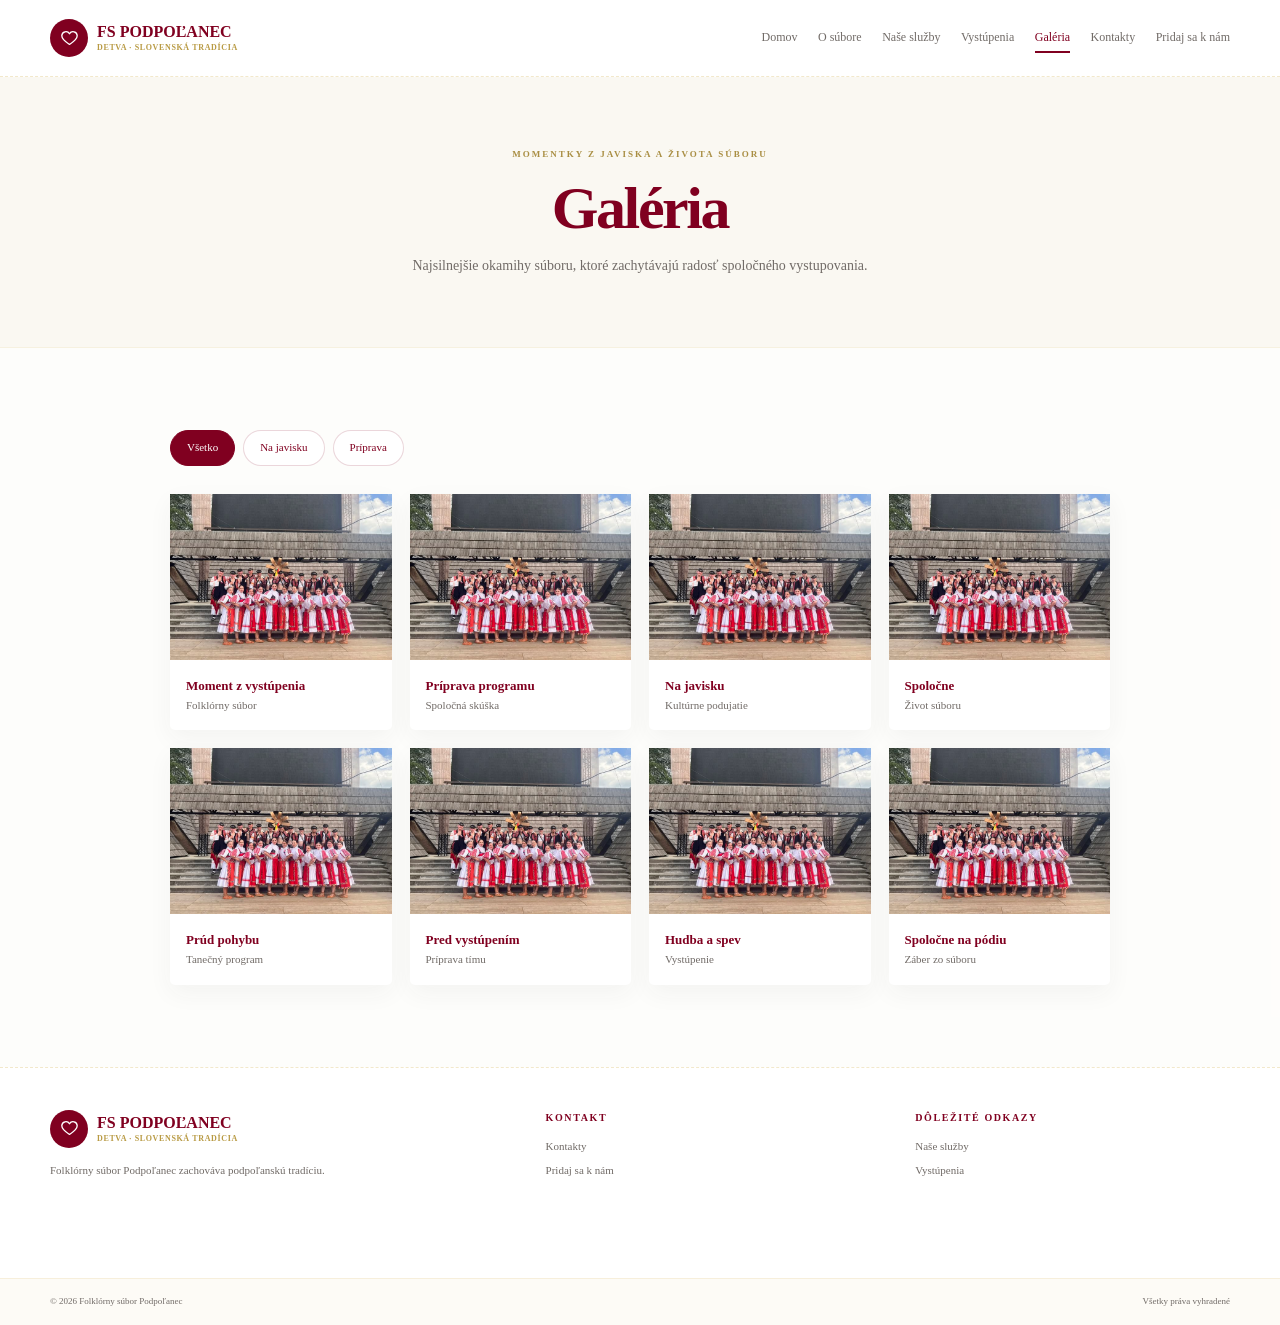
==== galeria.html @ 83f9daf8 "Vytvorene podstránky časť 1." ====
<!doctype html>
<html lang="sk">
  <head>
    <meta charset="utf-8"><meta name="viewport" content="width=device-width, initial-scale=1">
    <title>Galéria | FS Podpoľanec</title>
    <link rel="stylesheet" href="styles.css"><script src="script.js" defer></script>
  </head>
  <body>
    <header class="site-header"><div class="header-inner">
      <a class="brand" href="index.html"><span class="brand-mark" aria-hidden="true"><svg viewBox="0 0 24 24"><path d="M20.8 8.8c0 4.1-8.8 10-8.8 10S3.2 12.9 3.2 8.8a4.7 4.7 0 0 1 8.8-2.2 4.7 4.7 0 0 1 8.8 2.2Z"/></svg></span><span class="brand-copy"><span class="brand-name">FS PODPOĽANEC</span><span class="brand-tagline">DETVA · SLOVENSKÁ TRADÍCIA</span></span></a>
      <button class="menu-toggle" type="button" aria-label="Otvoriť navigáciu" aria-expanded="false" aria-controls="primary-navigation"><span></span><span></span><span></span></button>
      <nav class="primary-navigation" id="primary-navigation" aria-label="Hlavná navigácia"><a class="nav-link" href="index.html">Domov</a><a class="nav-link" href="o-subore.html">O súbore</a><a class="nav-link" href="nase-sluzby.html">Naše služby</a><a class="nav-link" href="vystupenia.html">Vystúpenia</a><a class="nav-link is-current" href="galeria.html" aria-current="page">Galéria</a><a class="nav-link" href="kontakty.html">Kontakty</a><a class="nav-link" href="pridaj-sa-k-nam.html">Pridaj sa k nám</a></nav>
    </div></header>
    <main>
      <section class="page-hero"><div class="narrow-container page-hero-inner" style="grid-template-columns:1fr;text-align:center"><div><p class="page-kicker">Momentky z javiska a života súboru</p><h1 class="page-title" style="font-size:60px">Galéria</h1><p class="page-intro" style="margin:16px auto 0">Najsilnejšie okamihy súboru, ktoré zachytávajú radosť spoločného vystupovania.</p></div></div></section>
      <section class="section section-white"><div class="narrow-container">
        <div class="filter-row"><div class="filter-pills"><button class="filter-pill is-active" type="button" data-filter="vsetko">Všetko</button><button class="filter-pill" type="button" data-filter="javisko">Na javisku</button><button class="filter-pill" type="button" data-filter="proby">Príprava</button></div></div>
        <div class="gallery-grid">
          <figure class="gallery-card" data-category="javisko"><img src="assets/foto%20domov.jpg" alt="Vystúpenie súboru"><figcaption><strong>Moment z vystúpenia</strong>Folklórny súbor</figcaption></figure>
          <figure class="gallery-card" data-category="proby"><img src="assets/foto%20domov.jpg" alt="Príprava programu"><figcaption><strong>Príprava programu</strong>Spoločná skúška</figcaption></figure>
          <figure class="gallery-card" data-category="javisko"><img src="assets/foto%20domov.jpg" alt="Kulturné vystúpenie"><figcaption><strong>Na javisku</strong>Kultúrne podujatie</figcaption></figure>
          <figure class="gallery-card" data-category="javisko"><img src="assets/foto%20domov.jpg" alt="Členovia súboru"><figcaption><strong>Spoločne</strong>Život súboru</figcaption></figure>
          <figure class="gallery-card" data-category="javisko"><img src="assets/foto%20domov.jpg" alt="Tanec"><figcaption><strong>Prúd pohybu</strong>Tanečný program</figcaption></figure>
          <figure class="gallery-card" data-category="proby"><img src="assets/foto%20domov.jpg" alt="Príprava"><figcaption><strong>Pred vystúpením</strong>Príprava tímu</figcaption></figure>
          <figure class="gallery-card" data-category="javisko"><img src="assets/foto%20domov.jpg" alt="Hudobný moment"><figcaption><strong>Hudba a spev</strong>Vystúpenie</figcaption></figure>
          <figure class="gallery-card" data-category="javisko"><img src="assets/foto%20domov.jpg" alt="Spoločný záber"><figcaption><strong>Spoločne na pódiu</strong>Záber zo súboru</figcaption></figure>
        </div>
      </div></section>
    </main>
    <footer class="site-footer"><div class="container footer-inner"><div class="footer-about"><a class="brand" href="index.html"><span class="brand-mark"><svg viewBox="0 0 24 24"><path d="M20.8 8.8c0 4.1-8.8 10-8.8 10S3.2 12.9 3.2 8.8a4.7 4.7 0 0 1 8.8-2.2 4.7 4.7 0 0 1 8.8 2.2Z"/></svg></span><span class="brand-copy"><span class="brand-name">FS PODPOĽANEC</span><span class="brand-tagline">DETVA · SLOVENSKÁ TRADÍCIA</span></span></a><p>Folklórny súbor Podpoľanec zachováva podpoľanskú tradíciu.</p></div><div><h2 class="footer-heading">Kontakt</h2><div class="footer-links"><a href="kontakty.html">Kontakty</a><a href="pridaj-sa-k-nam.html">Pridaj sa k nám</a></div></div><div><h2 class="footer-heading">Dôležité odkazy</h2><div class="footer-links"><a href="nase-sluzby.html">Naše služby</a><a href="vystupenia.html">Vystúpenia</a></div></div></div><div class="footer-bottom"><div class="container footer-bottom-inner"><span>© 2026 Folklórny súbor Podpoľanec</span><span>Všetky práva vyhradené</span></div></div></footer>
  </body>
</html>
---- styles.css ----
:root {
  color-scheme: light;
  --burgundy: #800020;
  --burgundy-dark: #680019;
  --cream: #faf8f2;
  --cream-dark: #f2eadb;
  --gold: #d6b85e;
  --gold-light: #eadba8;
  --white: #fff;
  --text: #383333;
  --muted: #716b67;
  --line: rgba(214, 184, 94, 0.32);
  --shadow: 0 14px 36px rgba(56, 51, 51, 0.09);
  --content: 1180px;
}

* {
  box-sizing: border-box;
}

html {
  scroll-behavior: smooth;
}

body {
  min-width: 320px;
  margin: 0;
  color: var(--text);
  background: var(--cream);
  font-family: Georgia, "Times New Roman", serif;
  line-height: 1.6;
}

img {
  max-width: 100%;
}

a {
  color: inherit;
}

button,
input,
select,
textarea {
  font: inherit;
}

.site-header {
  position: relative;
  z-index: 20;
  border-bottom: 1px dashed var(--line);
  background: var(--white);
}

.header-inner {
  display: flex;
  width: min(calc(100% - 48px), var(--content));
  min-height: 76px;
  align-items: center;
  justify-content: space-between;
  gap: 24px;
  margin-inline: auto;
}

.brand {
  display: inline-flex;
  flex: 0 0 auto;
  align-items: center;
  gap: 9px;
  color: var(--burgundy);
  text-decoration: none;
}

.brand-mark {
  display: grid;
  width: 38px;
  aspect-ratio: 1;
  flex: 0 0 auto;
  place-items: center;
  border-radius: 50%;
  background: var(--burgundy);
}

.brand-mark svg {
  width: 21px;
  fill: none;
  stroke: var(--white);
  stroke-linecap: round;
  stroke-linejoin: round;
  stroke-width: 1.5;
}

.brand-copy {
  display: flex;
  flex-direction: column;
  gap: 2px;
}

.brand-name {
  font-size: 16px;
  font-weight: 700;
  line-height: 1.1;
}

.brand-tagline {
  color: #b89a43;
  font-size: 8px;
  font-weight: 700;
  letter-spacing: 0.08em;
  line-height: 1.2;
}

.primary-navigation {
  display: flex;
  height: 76px;
  align-items: center;
  justify-content: flex-end;
  gap: clamp(12px, 1.6vw, 24px);
}

.nav-link {
  position: relative;
  display: inline-flex;
  min-height: 44px;
  align-items: center;
  color: var(--muted);
  font-size: 12px;
  text-decoration: none;
  white-space: nowrap;
}

.nav-link::after {
  position: absolute;
  right: 0;
  bottom: 7px;
  left: 0;
  height: 2px;
  background: var(--burgundy);
  content: "";
  transform: scaleX(0);
  transition: transform 160ms ease;
}

.nav-link:hover,
.nav-link:focus-visible,
.nav-link.is-current {
  color: var(--burgundy);
}

.nav-link:hover::after,
.nav-link:focus-visible::after,
.nav-link.is-current::after {
  transform: scaleX(1);
}

.menu-toggle {
  display: none;
}

.brand:focus-visible,
.menu-toggle:focus-visible,
.nav-link:focus-visible,
.button:focus-visible,
.card-link:focus-visible,
input:focus-visible,
select:focus-visible,
textarea:focus-visible {
  outline: 2px solid var(--gold);
  outline-offset: 3px;
}

.container {
  width: min(calc(100% - 48px), var(--content));
  margin-inline: auto;
}

.narrow-container {
  width: min(calc(100% - 48px), 940px);
  margin-inline: auto;
}

.hero {
  background: var(--cream);
}

.hero-inner {
  display: grid;
  width: min(calc(100% - 48px), 940px);
  min-height: 520px;
  grid-template-columns: 46% 54%;
  align-items: center;
  margin-inline: auto;
  padding: 74px 0 56px;
}

.hero-copy {
  position: relative;
  z-index: 2;
  padding-right: 16px;
}

.hero-kicker,
.section-kicker,
.page-kicker,
.eyebrow {
  margin: 0 0 18px;
  color: #a98e43;
  font-size: 9px;
  font-weight: 700;
  letter-spacing: 0.22em;
  text-transform: uppercase;
}

.hero-kicker {
  display: flex;
  align-items: center;
  gap: 10px;
}

.hero-kicker span {
  width: 24px;
  height: 1px;
  background: var(--gold);
}

.hero h1,
.page-title {
  margin: 0;
  color: var(--burgundy);
  line-height: 0.98;
  letter-spacing: -0.04em;
}

.hero h1 {
  font-size: clamp(44px, 5vw, 58px);
}

.hero h1 span {
  display: block;
  white-space: nowrap;
}

.hero h1 em {
  font-weight: 400;
}

.hero-intro,
.page-intro {
  color: var(--muted);
  line-height: 1.65;
}

.hero-intro {
  margin: 24px 0 28px;
  font-size: 15px;
}

.hero-actions {
  display: flex;
  align-items: center;
  gap: 12px;
}

.button {
  display: inline-flex;
  min-height: 46px;
  align-items: center;
  justify-content: center;
  gap: 10px;
  border: 1px solid transparent;
  border-radius: 3px;
  padding: 11px 16px;
  font-size: 12px;
  font-weight: 700;
  text-decoration: none;
  transition: 160ms ease;
}

.button-primary {
  background: var(--burgundy);
  color: var(--white);
}

.button-primary:hover {
  background: var(--burgundy-dark);
  transform: translateY(-1px);
}

.button-secondary {
  border-color: rgba(128, 0, 32, 0.18);
  background: var(--white);
  color: var(--burgundy);
}

.button-gold {
  background: var(--gold-light);
  color: var(--burgundy);
}

.hero-media {
  position: relative;
  width: 100%;
  aspect-ratio: 4 / 3;
  background: #d7d7d7;
  box-shadow: var(--shadow);
}

.hero-media img {
  display: block;
  width: 100%;
  height: 100%;
  object-fit: cover;
}

.hero-caption {
  position: absolute;
  bottom: -16px;
  left: -16px;
  width: 180px;
  margin: 0;
  padding: 16px 14px 14px;
  background: var(--burgundy);
  color: var(--white);
  font-size: 11px;
  line-height: 1.45;
}

.hero-caption strong {
  color: var(--gold);
}

.ensembles {
  border-top: 1px solid rgba(214, 184, 94, 0.16);
  background: rgba(255, 255, 255, 0.35);
}

.ensembles-inner {
  display: grid;
  width: min(calc(100% - 48px), 940px);
  min-height: 132px;
  grid-template-columns: 41% 59%;
  align-items: center;
  margin-inline: auto;
  padding: 34px 0;
}

.ensembles h2,
.section-heading h2 {
  margin: 0;
  color: var(--burgundy);
  letter-spacing: -0.03em;
}

.ensembles h2 {
  font-size: 40px;
  line-height: 1;
}

.ensembles-intro {
  margin: 0;
  color: var(--muted);
  font-size: 13px;
  line-height: 1.7;
}

.section {
  padding: 82px 0;
}

.section-white {
  background: rgba(255, 255, 255, 0.72);
}

.section-cream {
  background: var(--cream);
}

.section-heading {
  display: flex;
  align-items: end;
  justify-content: space-between;
  gap: 32px;
  margin-bottom: 36px;
}

.section-heading h2 {
  font-size: clamp(34px, 4vw, 46px);
  line-height: 1.05;
}

.section-heading p {
  max-width: 430px;
  margin: 0;
  color: var(--muted);
  font-size: 13px;
}

.card-grid {
  display: grid;
  grid-template-columns: repeat(4, minmax(0, 1fr));
  gap: 18px;
}

.card {
  overflow: hidden;
  border: 1px solid rgba(56, 51, 51, 0.08);
  border-radius: 5px;
  background: var(--white);
  box-shadow: 0 8px 24px rgba(56, 51, 51, 0.07);
}

.card-image {
  display: block;
  width: 100%;
  height: 190px;
  object-fit: cover;
  background: var(--cream-dark);
}

.card-body {
  padding: 20px;
}

.card-meta,
.card-kicker {
  color: #a98e43;
  font-size: 8px;
  font-weight: 700;
  letter-spacing: 0.16em;
  text-transform: uppercase;
}

.card h3,
.card h4 {
  margin: 7px 0 10px;
  color: var(--burgundy);
  font-size: 19px;
  line-height: 1.15;
}

.card p {
  margin: 0 0 14px;
  color: var(--muted);
  font-size: 12px;
  line-height: 1.65;
}

.card-link {
  color: var(--burgundy);
  font-size: 11px;
  font-weight: 700;
  text-decoration: none;
}

.news-strip {
  border-top: 1px solid rgba(214, 184, 94, 0.2);
  border-bottom: 1px solid rgba(214, 184, 94, 0.2);
  background: var(--white);
}

.news-inner {
  display: grid;
  min-height: 210px;
  grid-template-columns: 1fr 1fr;
  align-items: center;
  gap: 60px;
}

.news-title h2,
.news-feature h3 {
  color: var(--burgundy);
  margin: 0;
}

.news-title h2 {
  font-size: 38px;
}

.news-feature {
  border-left: 2px solid var(--gold);
  padding-left: 28px;
}

.news-feature h3 {
  font-size: 20px;
}

.news-feature p {
  margin: 6px 0 12px;
  color: var(--muted);
  font-size: 12px;
}

.join-banner {
  background: var(--burgundy);
  color: var(--white);
}

.join-inner {
  display: flex;
  min-height: 210px;
  align-items: center;
  justify-content: space-between;
  gap: 40px;
}

.join-banner .eyebrow {
  color: var(--gold);
  margin-bottom: 8px;
}

.join-banner h2 {
  margin: 0 0 10px;
  font-size: 38px;
  line-height: 1.05;
}

.join-banner p {
  max-width: 560px;
  margin: 0;
  color: rgba(255, 255, 255, 0.82);
  font-size: 13px;
}

.join-banner .button {
  flex: 0 0 auto;
  background: var(--gold-light);
  color: var(--burgundy);
}

.page-hero {
  min-height: 270px;
  border-bottom: 1px solid rgba(214, 184, 94, 0.12);
  background: var(--cream);
}

.page-hero-inner {
  display: grid;
  min-height: 270px;
  grid-template-columns: 1fr 1fr;
  align-items: center;
  gap: 60px;
}

.page-hero h1 {
  font-size: clamp(48px, 6vw, 68px);
}

.page-intro {
  max-width: 470px;
  margin: 0;
  font-size: 14px;
}

.split-hero {
  min-height: 390px;
  align-items: center;
}

.split-hero-media {
  position: relative;
  height: 300px;
  margin-left: 20px;
}

.split-hero-media img {
  width: 100%;
  height: 100%;
  object-fit: cover;
}

.split-hero-media::after {
  position: absolute;
  right: -10px;
  bottom: -10px;
  width: 90px;
  height: 3px;
  background: var(--gold);
  content: "";
}

.split-hero-media .vertical-note {
  position: absolute;
  top: 0;
  right: -30px;
  color: var(--burgundy);
  font-size: 7px;
  font-weight: 700;
  letter-spacing: 0.18em;
  writing-mode: vertical-rl;
  text-transform: uppercase;
}

.story-grid {
  display: grid;
  grid-template-columns: 35% 65%;
  gap: 48px;
  align-items: start;
}

.story-grid h2 {
  margin: 0;
  color: var(--burgundy);
  font-size: 38px;
  line-height: 1.1;
}

.story-grid p {
  margin: 0;
  color: var(--muted);
  font-size: 14px;
}

.ensemble-grid {
  display: grid;
  grid-template-columns: repeat(4, minmax(0, 1fr));
  gap: 18px;
}

.icon-row {
  display: flex;
  gap: 14px;
  margin-bottom: 18px;
  color: var(--burgundy);
  font-size: 11px;
  font-weight: 700;
}

.icon-row span {
  color: var(--muted);
  font-weight: 400;
}

.service-list {
  display: grid;
  grid-template-columns: 1fr;
  gap: 16px;
}

.service-row {
  display: grid;
  min-height: 210px;
  grid-template-columns: 38% 62%;
  overflow: hidden;
  border: 1px solid rgba(56, 51, 51, 0.06);
  border-radius: 5px;
  background: var(--white);
  box-shadow: 0 8px 24px rgba(56, 51, 51, 0.04);
}

.service-row:nth-child(even) {
  grid-template-columns: 62% 38%;
}

.service-row:nth-child(even) .service-image {
  grid-column: 2;
  grid-row: 1;
}

.service-row:nth-child(even) .service-copy {
  grid-column: 1;
  grid-row: 1;
}

.service-image {
  width: 100%;
  height: 100%;
  min-height: 210px;
  object-fit: cover;
}

.service-copy {
  display: flex;
  flex-direction: column;
  justify-content: center;
  padding: 32px 38px;
}

.service-copy h2 {
  margin: 4px 0 10px;
  color: var(--burgundy);
  font-size: 26px;
  line-height: 1.1;
}

.service-copy p {
  margin: 0 0 16px;
  color: var(--muted);
  font-size: 12px;
}

.filter-row {
  display: flex;
  align-items: center;
  justify-content: space-between;
  gap: 20px;
  margin-bottom: 28px;
}

.filter-pills {
  display: flex;
  flex-wrap: wrap;
  gap: 8px;
}

.filter-pill {
  border: 1px solid rgba(128, 0, 32, 0.16);
  border-radius: 999px;
  background: var(--white);
  color: var(--burgundy);
  padding: 8px 16px;
  font-size: 11px;
  cursor: pointer;
}

.filter-pill.is-active {
  border-color: var(--burgundy);
  background: var(--burgundy);
  color: var(--white);
}

.gallery-grid,
.performance-grid {
  display: grid;
  grid-template-columns: repeat(4, minmax(0, 1fr));
  gap: 18px;
}

.gallery-card {
  margin: 0;
  border-radius: 5px;
  background: var(--white);
  box-shadow: 0 8px 24px rgba(56, 51, 51, 0.05);
}

.gallery-card img {
  width: 100%;
  aspect-ratio: 4 / 3;
  object-fit: cover;
  display: block;
}

.gallery-card figcaption {
  padding: 16px;
  color: var(--muted);
  font-size: 11px;
}

.gallery-card strong {
  display: block;
  color: var(--burgundy);
  font-size: 13px;
}

.performance-grid {
  grid-template-columns: repeat(3, minmax(0, 1fr));
}

.contact-grid {
  display: grid;
  grid-template-columns: repeat(3, minmax(0, 1fr));
  gap: 20px;
}

.contact-card {
  min-height: 220px;
  border: 1px solid var(--line);
  border-radius: 5px;
  background: var(--white);
  padding: 28px;
  box-shadow: 0 8px 24px rgba(56, 51, 51, 0.04);
}

.contact-card h2 {
  margin: 8px 0 12px;
  color: var(--burgundy);
  font-size: 20px;
}

.contact-card p {
  min-height: 42px;
  color: var(--muted);
  font-size: 12px;
}

.contact-card a {
  color: var(--burgundy);
  font-size: 11px;
  font-weight: 700;
  text-decoration: none;
}

.contact-banner {
  display: grid;
  grid-template-columns: 1fr 1fr;
  gap: 40px;
  align-items: center;
  border-top: 1px dashed var(--line);
  padding: 38px 0;
}

.contact-banner h2 {
  margin: 0;
  color: var(--burgundy);
  font-size: 38px;
}

.contact-values {
  display: grid;
  grid-template-columns: repeat(2, minmax(0, 1fr));
  gap: 18px;
}

.contact-values strong {
  display: block;
  color: #a98e43;
  font-size: 9px;
  letter-spacing: 0.12em;
  text-transform: uppercase;
}

.contact-values span {
  color: var(--muted);
  font-size: 13px;
}

.join-page-grid {
  display: grid;
  grid-template-columns: 42% 58%;
  gap: 56px;
  align-items: start;
}

.join-benefits {
  margin: 28px 0 0;
  padding: 0;
  list-style: none;
}

.join-benefits li {
  position: relative;
  margin: 11px 0;
  padding-left: 22px;
  color: var(--muted);
  font-size: 13px;
}

.join-benefits li::before {
  position: absolute;
  left: 0;
  color: var(--burgundy);
  content: "✓";
  font-weight: 700;
}

.form-card {
  border: 1px solid var(--line);
  border-radius: 6px;
  background: var(--white);
  box-shadow: var(--shadow);
  padding: 38px;
}

.form-card h2 {
  margin: 4px 0 8px;
  color: var(--burgundy);
  font-size: 32px;
  line-height: 1;
}

.form-card > p {
  margin: 0 0 24px;
  color: var(--muted);
  font-size: 12px;
}

.form-grid {
  display: grid;
  grid-template-columns: 1fr 1fr;
  gap: 16px;
  border-top: 1px solid rgba(214, 184, 94, 0.22);
  padding-top: 24px;
}

.field {
  display: flex;
  flex-direction: column;
  gap: 7px;
}

.field-full {
  grid-column: 1 / -1;
}

.field label {
  color: var(--burgundy);
  font-size: 11px;
  font-weight: 700;
}

.field input,
.field select,
.field textarea {
  width: 100%;
  border: 1px solid rgba(56, 51, 51, 0.16);
  border-radius: 3px;
  background: var(--white);
  color: var(--text);
  padding: 12px 13px;
  outline: none;
}

.field textarea {
  min-height: 110px;
  resize: vertical;
}

.form-actions {
  display: flex;
  grid-column: 1 / -1;
  align-items: center;
  justify-content: space-between;
  gap: 16px;
  border-top: 1px solid rgba(214, 184, 94, 0.18);
  margin-top: 4px;
  padding-top: 18px;
}

.form-actions small {
  color: var(--muted);
  font-size: 9px;
}

.site-footer {
  background: var(--white);
  border-top: 1px dashed rgba(214, 184, 94, 0.32);
}

.footer-inner {
  display: grid;
  min-height: 210px;
  grid-template-columns: 1.4fr 1fr 1fr;
  align-items: start;
  gap: 55px;
  padding: 42px 0 32px;
}

.footer-about p {
  max-width: 330px;
  margin: 14px 0 0;
  color: var(--muted);
  font-size: 11px;
}

.footer-heading {
  margin: 0 0 12px;
  color: var(--burgundy);
  font-size: 10px;
  letter-spacing: 0.16em;
  text-transform: uppercase;
}

.footer-links {
  display: flex;
  flex-direction: column;
  gap: 7px;
}

.footer-links a {
  color: var(--muted);
  font-size: 11px;
  text-decoration: none;
}

.footer-links a:hover {
  color: var(--burgundy);
}

.footer-quote {
  color: var(--burgundy);
  font-size: 17px;
  font-style: italic;
  line-height: 1.5;
}

.footer-bottom {
  border-top: 1px solid rgba(214, 184, 94, 0.18);
  background: #fdfbf6;
}

.footer-bottom-inner {
  display: flex;
  min-height: 46px;
  align-items: center;
  justify-content: space-between;
  color: var(--muted);
  font-size: 9px;
}

[hidden] {
  display: none !important;
}

@media (max-width: 980px) {
  .header-inner {
    width: min(calc(100% - 32px), var(--content));
  }

  .primary-navigation {
    gap: 10px;
  }

  .nav-link {
    font-size: 11px;
  }

  .card-grid,
  .ensemble-grid,
  .gallery-grid {
    grid-template-columns: repeat(2, minmax(0, 1fr));
  }

  .performance-grid {
    grid-template-columns: repeat(2, minmax(0, 1fr));
  }
}

@media (max-width: 760px) {
  .header-inner {
    min-height: 70px;
  }

  .brand-name {
    font-size: 14px;
  }

  .menu-toggle {
    display: flex;
    width: 44px;
    height: 44px;
    flex-direction: column;
    align-items: center;
    justify-content: center;
    gap: 5px;
    border: 1px solid rgba(128, 0, 32, 0.2);
    border-radius: 3px;
    background: var(--white);
    cursor: pointer;
  }

  .menu-toggle span {
    width: 18px;
    height: 2px;
    background: var(--burgundy);
  }

  .primary-navigation {
    position: absolute;
    top: 100%;
    right: 0;
    left: 0;
    display: none;
    height: auto;
    align-items: stretch;
    flex-direction: column;
    gap: 0;
    padding: 8px 16px 16px;
    border-bottom: 1px solid var(--line);
    background: var(--white);
    box-shadow: 0 12px 18px rgba(56, 51, 51, 0.08);
  }

  .primary-navigation.is-open {
    display: flex;
  }

  .nav-link {
    min-height: 46px;
    border-bottom: 1px solid rgba(214, 184, 94, 0.18);
    font-size: 14px;
  }

  .nav-link::after {
    right: auto;
    bottom: 5px;
    width: 32px;
  }

  .container,
  .narrow-container,
  .ensembles-inner,
  .hero-inner {
    width: min(calc(100% - 32px), 540px);
  }

  .hero-inner,
  .page-hero-inner,
  .story-grid,
  .join-page-grid,
  .contact-banner {
    grid-template-columns: 1fr;
  }

  .hero-inner {
    min-height: 0;
    gap: 36px;
    padding: 48px 0 54px;
  }

  .hero h1 {
    font-size: clamp(38px, 11vw, 48px);
  }

  .hero-actions {
    align-items: stretch;
    flex-direction: column;
  }

  .button {
    width: 100%;
  }

  .hero-caption {
    left: 10px;
  }

  .ensembles-inner {
    min-height: 0;
    grid-template-columns: 1fr;
    gap: 18px;
  }

  .ensembles h2 {
    font-size: 34px;
  }

  .section {
    padding: 58px 0;
  }

  .section-heading,
  .join-inner,
  .filter-row {
    align-items: stretch;
    flex-direction: column;
  }

  .section-heading {
    display: flex;
  }

  .card-grid,
  .ensemble-grid,
  .gallery-grid,
  .performance-grid,
  .contact-grid,
  .footer-inner,
  .news-inner,
  .contact-values,
  .join-page-grid {
    grid-template-columns: 1fr;
  }

  .news-inner {
    gap: 28px;
    padding: 38px 0;
  }

  .join-inner {
    display: flex;
    min-height: 260px;
  }

  .join-banner h2 {
    font-size: 32px;
  }

  .page-hero,
  .page-hero-inner {
    min-height: 220px;
  }

  .page-hero-inner {
    gap: 24px;
    padding: 42px 0;
  }

  .page-hero h1 {
    font-size: 48px;
  }

  .split-hero {
    min-height: 0;
  }

  .split-hero-media {
    height: 260px;
    margin: 10px 20px 20px 0;
  }

  .split-hero-media .vertical-note {
    display: none;
  }

  .story-grid {
    gap: 18px;
  }

  .icon-row {
    flex-wrap: wrap;
  }

  .service-row,
  .service-row:nth-child(even) {
    grid-template-columns: 1fr;
  }

  .service-row:nth-child(even) .service-image,
  .service-row:nth-child(even) .service-copy {
    grid-column: 1;
  }

  .service-row:nth-child(even) .service-image {
    grid-row: 1;
  }

  .service-row:nth-child(even) .service-copy {
    grid-row: 2;
  }

  .service-copy {
    padding: 28px 24px;
  }

  .contact-grid {
    gap: 14px;
  }

  .contact-banner {
    gap: 24px;
  }

  .join-page-grid {
    gap: 36px;
  }

  .form-card {
    padding: 24px 18px;
  }

  .form-grid {
    grid-template-columns: 1fr;
  }

  .field-full,
  .form-actions {
    grid-column: 1;
  }

  .form-actions {
    align-items: stretch;
    flex-direction: column;
  }

  .footer-inner {
    gap: 28px;
  }

  .footer-bottom-inner {
    min-height: 64px;
    align-items: flex-start;
    flex-direction: column;
    justify-content: center;
  }
}

@media (prefers-reduced-motion: reduce) {
  html {
    scroll-behavior: auto;
  }

  *,
  *::before,
  *::after {
    transition-duration: 0.01ms !important;
  }
}
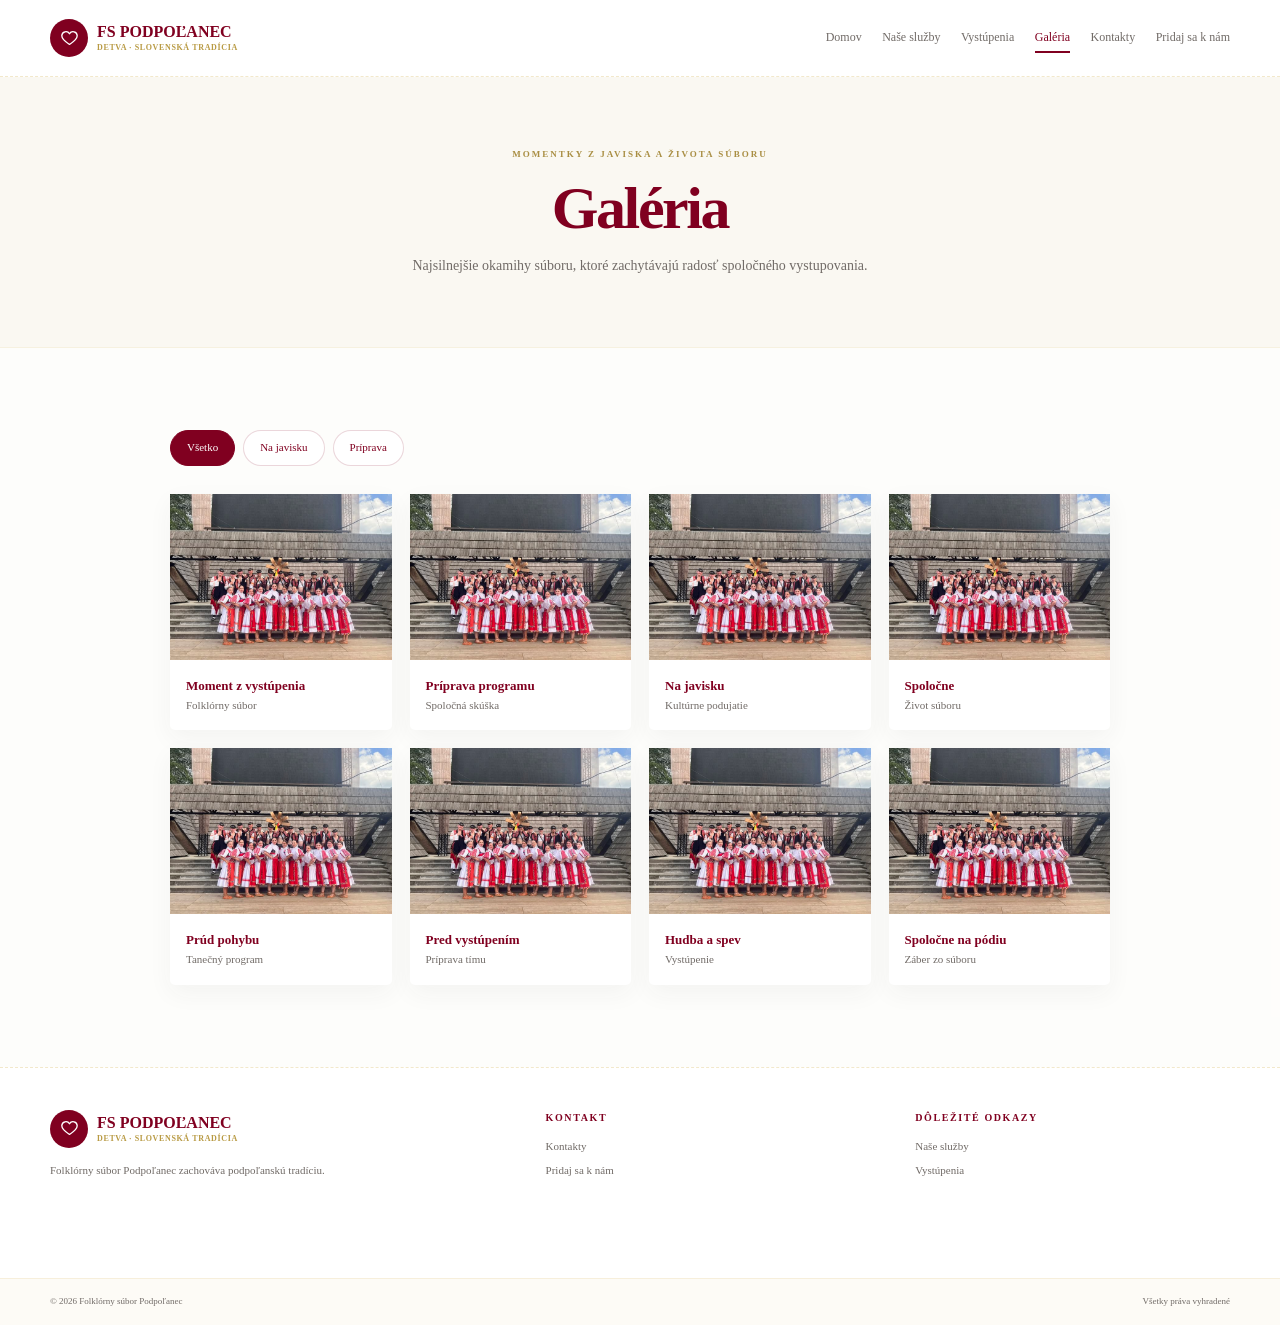
==== commit 371259ec: "takmer dokončená stránka domov" ====
--- a/galeria.html
+++ b/galeria.html
@@ -9,7 +9,7 @@
     <header class="site-header"><div class="header-inner">
       <a class="brand" href="index.html"><span class="brand-mark" aria-hidden="true"><svg viewBox="0 0 24 24"><path d="M20.8 8.8c0 4.1-8.8 10-8.8 10S3.2 12.9 3.2 8.8a4.7 4.7 0 0 1 8.8-2.2 4.7 4.7 0 0 1 8.8 2.2Z"/></svg></span><span class="brand-copy"><span class="brand-name">FS PODPOĽANEC</span><span class="brand-tagline">DETVA · SLOVENSKÁ TRADÍCIA</span></span></a>
       <button class="menu-toggle" type="button" aria-label="Otvoriť navigáciu" aria-expanded="false" aria-controls="primary-navigation"><span></span><span></span><span></span></button>
-      <nav class="primary-navigation" id="primary-navigation" aria-label="Hlavná navigácia"><a class="nav-link" href="index.html">Domov</a><a class="nav-link" href="o-subore.html">O súbore</a><a class="nav-link" href="nase-sluzby.html">Naše služby</a><a class="nav-link" href="vystupenia.html">Vystúpenia</a><a class="nav-link is-current" href="galeria.html" aria-current="page">Galéria</a><a class="nav-link" href="kontakty.html">Kontakty</a><a class="nav-link" href="pridaj-sa-k-nam.html">Pridaj sa k nám</a></nav>
+      <nav class="primary-navigation" id="primary-navigation" aria-label="Hlavná navigácia"><a class="nav-link" href="index.html">Domov</a><a class="nav-link" href="nase-sluzby.html">Naše služby</a><a class="nav-link" href="vystupenia.html">Vystúpenia</a><a class="nav-link is-current" href="galeria.html" aria-current="page">Galéria</a><a class="nav-link" href="kontakty.html">Kontakty</a><a class="nav-link" href="pridaj-sa-k-nam.html">Pridaj sa k nám</a></nav>
     </div></header>
     <main>
       <section class="page-hero"><div class="narrow-container page-hero-inner" style="grid-template-columns:1fr;text-align:center"><div><p class="page-kicker">Momentky z javiska a života súboru</p><h1 class="page-title" style="font-size:60px">Galéria</h1><p class="page-intro" style="margin:16px auto 0">Najsilnejšie okamihy súboru, ktoré zachytávajú radosť spoločného vystupovania.</p></div></div></section>
--- a/styles.css
+++ b/styles.css
@@ -188,7 +188,8 @@
   display: grid;
   width: min(calc(100% - 48px), 940px);
   min-height: 520px;
-  grid-template-columns: 46% 54%;
+  grid-template-columns: minmax(0, 48fr) minmax(0, 52fr);
+  column-gap: 40px;
   align-items: center;
   margin-inline: auto;
   padding: 74px 0 56px;
@@ -197,7 +198,7 @@
 .hero-copy {
   position: relative;
   z-index: 2;
-  padding-right: 16px;
+  padding-right: 8px;
 }
 
 .hero-kicker,
@@ -233,7 +234,7 @@
 }
 
 .hero h1 {
-  font-size: clamp(44px, 5vw, 58px);
+  font-size: clamp(44px, 5vw, 54px);
 }
 
 .hero h1 span {
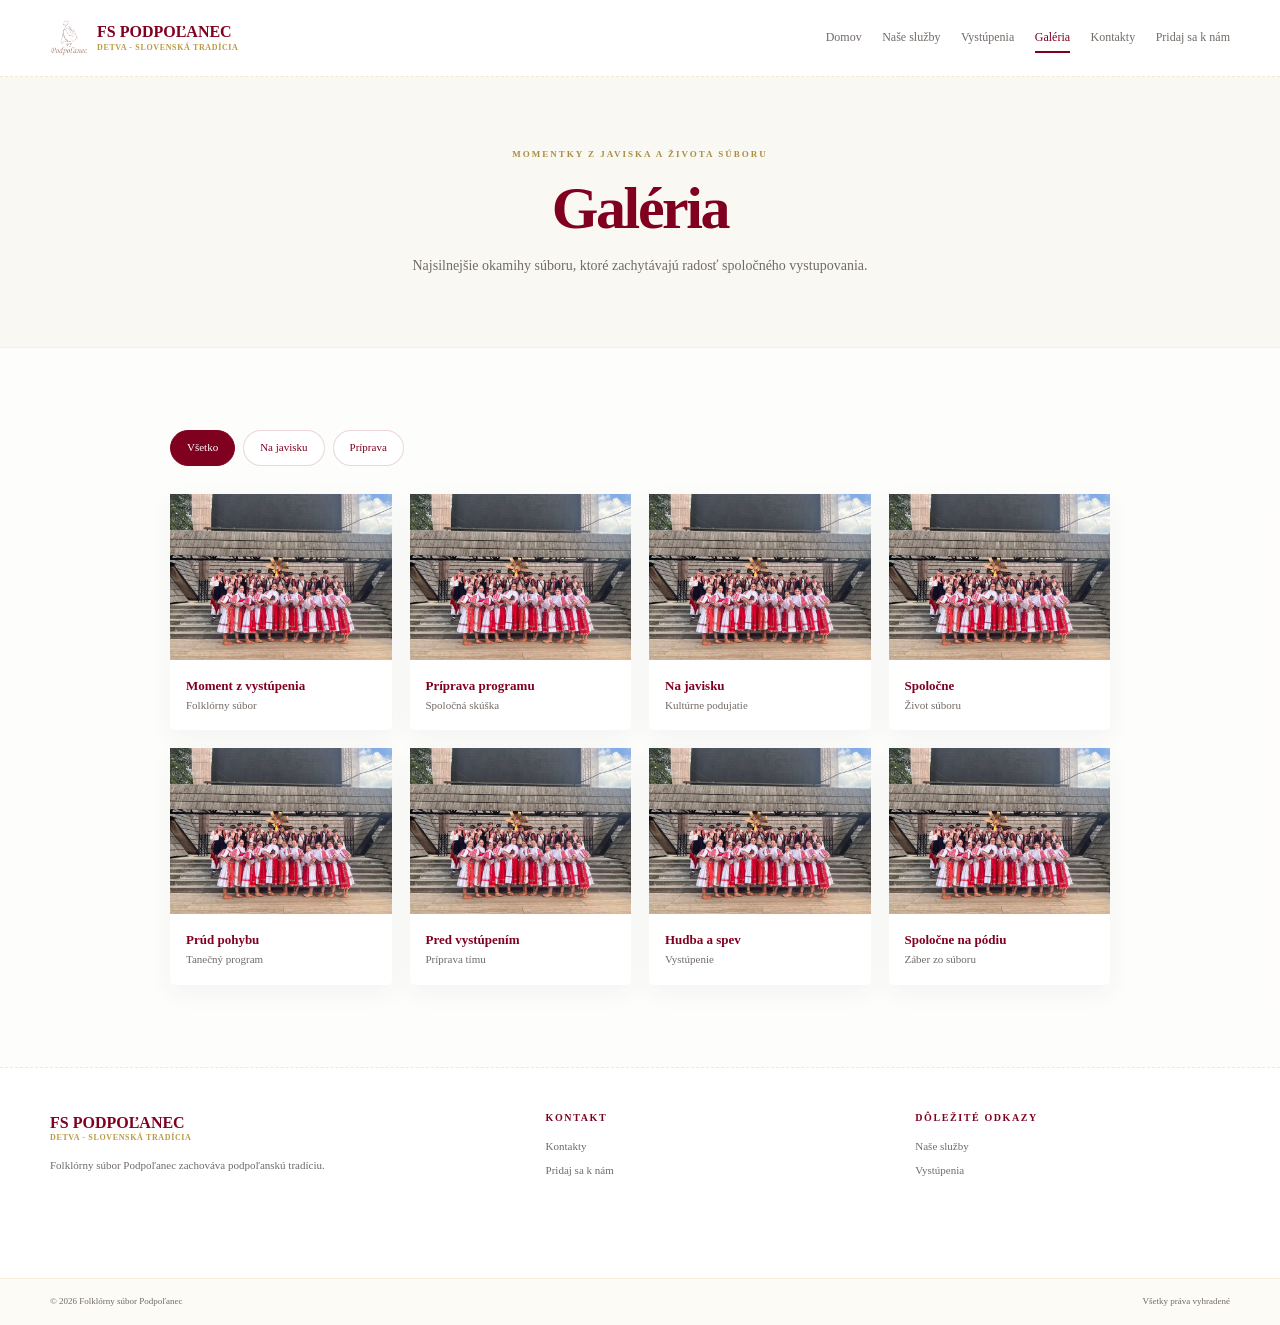
==== commit ab04cbe1: "upravená stránka domovna hodine 23.11." ====
--- a/galeria.html
+++ b/galeria.html
@@ -6,11 +6,23 @@
     <link rel="stylesheet" href="styles.css"><script src="script.js" defer></script>
   </head>
   <body>
-    <header class="site-header"><div class="header-inner">
-      <a class="brand" href="index.html"><span class="brand-mark" aria-hidden="true"><svg viewBox="0 0 24 24"><path d="M20.8 8.8c0 4.1-8.8 10-8.8 10S3.2 12.9 3.2 8.8a4.7 4.7 0 0 1 8.8-2.2 4.7 4.7 0 0 1 8.8 2.2Z"/></svg></span><span class="brand-copy"><span class="brand-name">FS PODPOĽANEC</span><span class="brand-tagline">DETVA · SLOVENSKÁ TRADÍCIA</span></span></a>
-      <button class="menu-toggle" type="button" aria-label="Otvoriť navigáciu" aria-expanded="false" aria-controls="primary-navigation"><span></span><span></span><span></span></button>
-      <nav class="primary-navigation" id="primary-navigation" aria-label="Hlavná navigácia"><a class="nav-link" href="index.html">Domov</a><a class="nav-link" href="nase-sluzby.html">Naše služby</a><a class="nav-link" href="vystupenia.html">Vystúpenia</a><a class="nav-link is-current" href="galeria.html" aria-current="page">Galéria</a><a class="nav-link" href="kontakty.html">Kontakty</a><a class="nav-link" href="pridaj-sa-k-nam.html">Pridaj sa k nám</a></nav>
-    </div></header>
+    <header class="site-header">
+      <div class="header-inner">
+        <a class="brand" href="index.html" aria-label="Folklórny súbor Podpoľanec, domov">
+          <img class="brand-logo" src="assets/logo_podpolanec_nalepka.png?v=6" alt="FS Podpoľanec" width="38" height="38" style="display:block;width:38px!important;height:38px!important;max-width:38px!important;max-height:38px!important;object-fit:contain;border:0;border-radius:0;">
+          <span class="brand-copy"><span class="brand-name">FS PODPOĽANEC</span><span class="brand-tagline">DETVA - SLOVENSKÁ TRADÍCIA</span></span>
+        </a>
+        <button class="menu-toggle" type="button" aria-label="Otvoriť navigáciu" aria-expanded="false" aria-controls="primary-navigation"><span></span><span></span><span></span></button>
+        <nav class="primary-navigation" id="primary-navigation" aria-label="Hlavná navigácia">
+          <a class="nav-link" href="index.html">Domov</a>
+          <a class="nav-link" href="nase-sluzby.html">Naše služby</a>
+          <a class="nav-link" href="vystupenia.html">Vystúpenia</a>
+          <a class="nav-link is-current" href="galeria.html" aria-current="page">Galéria</a>
+          <a class="nav-link" href="kontakty.html">Kontakty</a>
+          <a class="nav-link" href="pridaj-sa-k-nam.html">Pridaj sa k nám</a>
+        </nav>
+      </div>
+    </header>
     <main>
       <section class="page-hero"><div class="narrow-container page-hero-inner" style="grid-template-columns:1fr;text-align:center"><div><p class="page-kicker">Momentky z javiska a života súboru</p><h1 class="page-title" style="font-size:60px">Galéria</h1><p class="page-intro" style="margin:16px auto 0">Najsilnejšie okamihy súboru, ktoré zachytávajú radosť spoločného vystupovania.</p></div></div></section>
       <section class="section section-white"><div class="narrow-container">
@@ -27,6 +39,6 @@
         </div>
       </div></section>
     </main>
-    <footer class="site-footer"><div class="container footer-inner"><div class="footer-about"><a class="brand" href="index.html"><span class="brand-mark"><svg viewBox="0 0 24 24"><path d="M20.8 8.8c0 4.1-8.8 10-8.8 10S3.2 12.9 3.2 8.8a4.7 4.7 0 0 1 8.8-2.2 4.7 4.7 0 0 1 8.8 2.2Z"/></svg></span><span class="brand-copy"><span class="brand-name">FS PODPOĽANEC</span><span class="brand-tagline">DETVA · SLOVENSKÁ TRADÍCIA</span></span></a><p>Folklórny súbor Podpoľanec zachováva podpoľanskú tradíciu.</p></div><div><h2 class="footer-heading">Kontakt</h2><div class="footer-links"><a href="kontakty.html">Kontakty</a><a href="pridaj-sa-k-nam.html">Pridaj sa k nám</a></div></div><div><h2 class="footer-heading">Dôležité odkazy</h2><div class="footer-links"><a href="nase-sluzby.html">Naše služby</a><a href="vystupenia.html">Vystúpenia</a></div></div></div><div class="footer-bottom"><div class="container footer-bottom-inner"><span>© 2026 Folklórny súbor Podpoľanec</span><span>Všetky práva vyhradené</span></div></div></footer>
+    <footer class="site-footer"><div class="container footer-inner"><div class="footer-about"><a class="brand" href="index.html"><span class="brand-copy"><span class="brand-name">FS PODPOĽANEC</span><span class="brand-tagline">DETVA - SLOVENSKÁ TRADÍCIA</span></span></a><p>Folklórny súbor Podpoľanec zachováva podpoľanskú tradíciu.</p></div><div><h2 class="footer-heading">Kontakt</h2><div class="footer-links"><a href="kontakty.html">Kontakty</a><a href="pridaj-sa-k-nam.html">Pridaj sa k nám</a></div></div><div><h2 class="footer-heading">Dôležité odkazy</h2><div class="footer-links"><a href="nase-sluzby.html">Naše služby</a><a href="vystupenia.html">Vystúpenia</a></div></div></div><div class="footer-bottom"><div class="container footer-bottom-inner"><span>© 2026 Folklórny súbor Podpoľanec</span><span>Všetky práva vyhradené</span></div></div></footer>
   </body>
 </html>
--- a/styles.css
+++ b/styles.css
@@ -72,24 +72,19 @@
   text-decoration: none;
 }
 
-.brand-mark {
-  display: grid;
-  width: 38px;
-  aspect-ratio: 1;
-  flex: 0 0 auto;
-  place-items: center;
-  border-radius: 50%;
-  background: var(--burgundy);
-}
-
-.brand-mark svg {
-  width: 21px;
-  fill: none;
-  stroke: var(--white);
-  stroke-linecap: round;
-  stroke-linejoin: round;
-  stroke-width: 1.5;
-}
+.site-header .brand-logo {
+  display: block !important;
+  width: 38px !important;
+  max-width: 38px !important;
+  height: 38px !important;
+  max-height: 38px !important;
+  flex: 0 0 38px !important;
+  border: 0;
+  border-radius: 0;
+  background: transparent;
+  object-fit: contain;
+}
+
 
 .brand-copy {
   display: flex;
@@ -1032,8 +1027,28 @@
     min-height: 70px;
   }
 
+  .site-header .brand-logo {
+    width: 38px !important;
+    max-width: 38px !important;
+    height: 38px !important;
+    max-height: 38px !important;
+    flex-basis: 38px !important;
+  }
+
+  .header-inner {
+    gap: 12px;
+  }
+
+  .brand {
+    gap: 7px;
+  }
+
   .brand-name {
-    font-size: 14px;
+    font-size: 13px;
+  }
+
+  .brand-tagline {
+    font-size: 7px;
   }
 
   .menu-toggle {
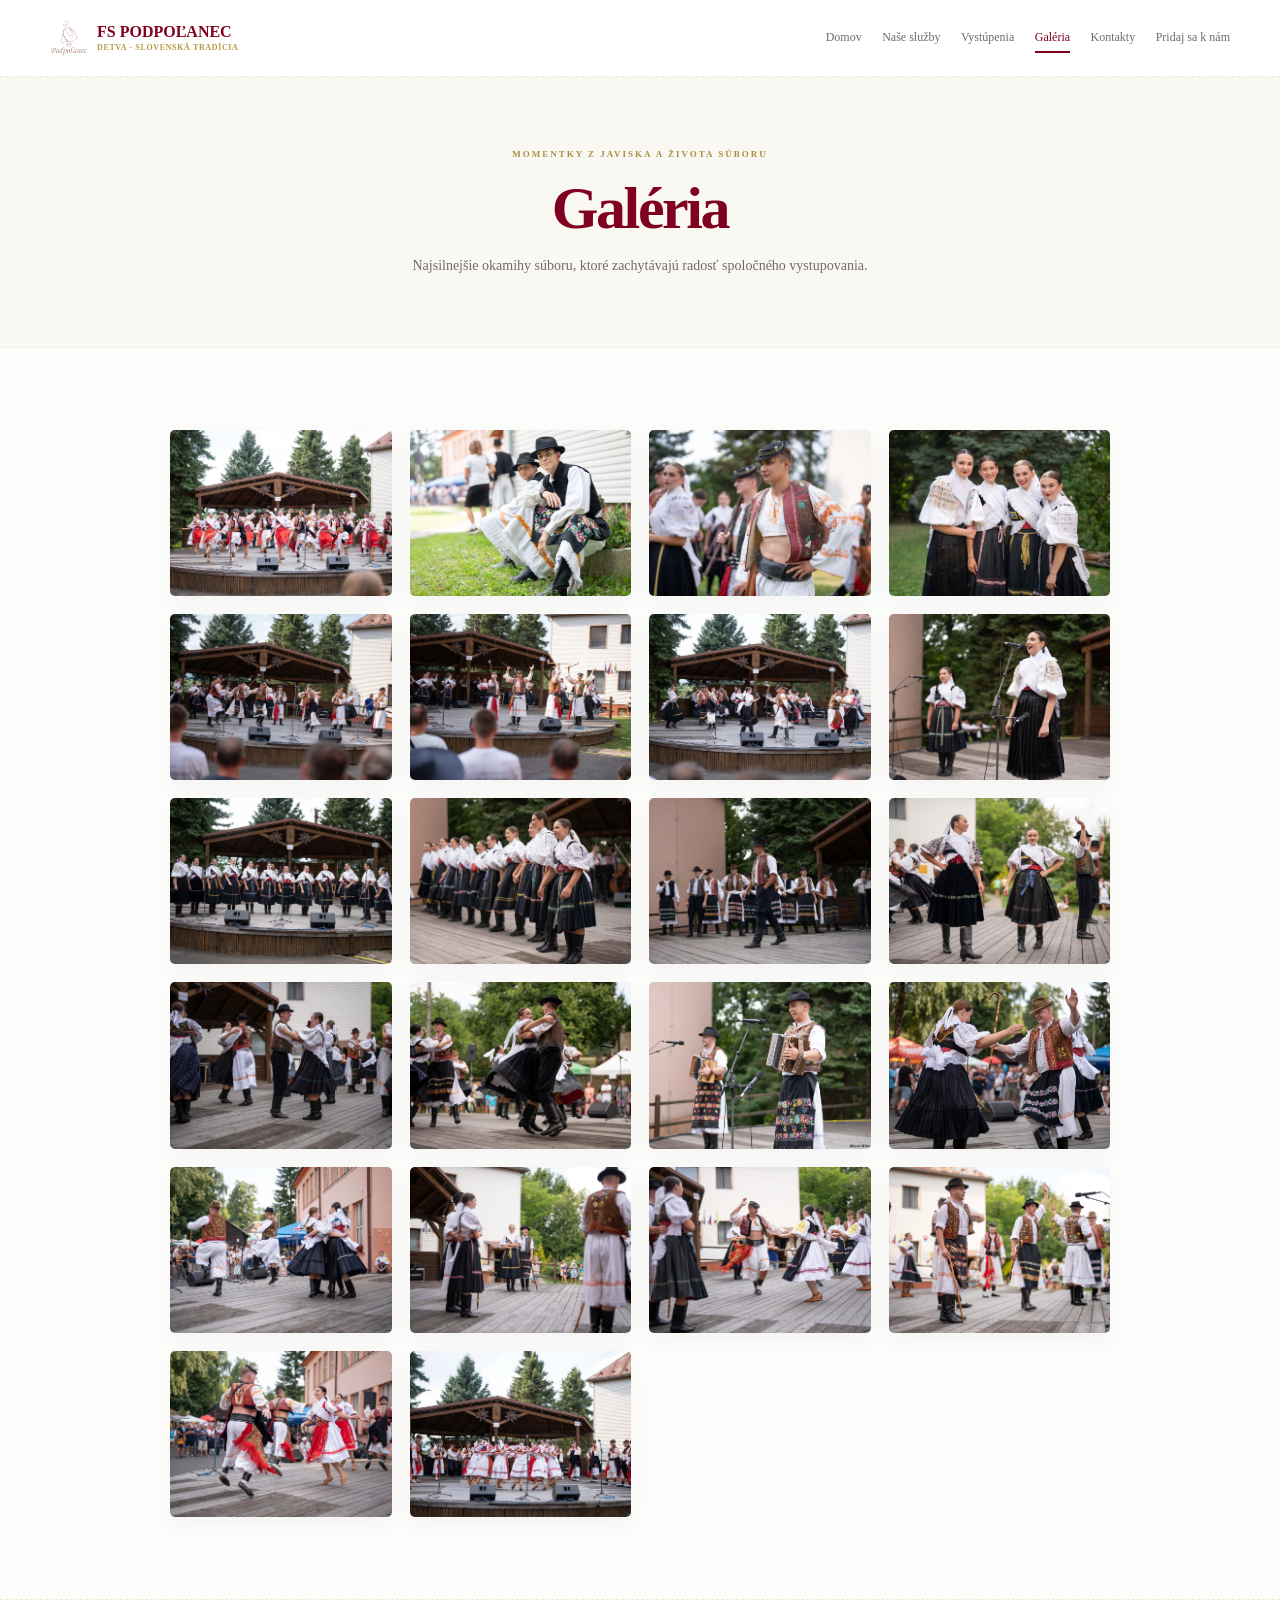
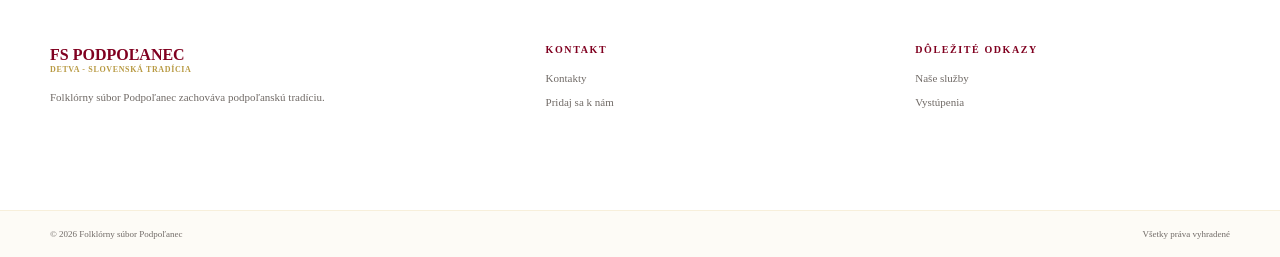
==== commit ac882ab1: "postupná uprava 24.11," ====
--- a/galeria.html
+++ b/galeria.html
@@ -26,17 +26,34 @@
     <main>
       <section class="page-hero"><div class="narrow-container page-hero-inner" style="grid-template-columns:1fr;text-align:center"><div><p class="page-kicker">Momentky z javiska a života súboru</p><h1 class="page-title" style="font-size:60px">Galéria</h1><p class="page-intro" style="margin:16px auto 0">Najsilnejšie okamihy súboru, ktoré zachytávajú radosť spoločného vystupovania.</p></div></div></section>
       <section class="section section-white"><div class="narrow-container">
-        <div class="filter-row"><div class="filter-pills"><button class="filter-pill is-active" type="button" data-filter="vsetko">Všetko</button><button class="filter-pill" type="button" data-filter="javisko">Na javisku</button><button class="filter-pill" type="button" data-filter="proby">Príprava</button></div></div>
         <div class="gallery-grid">
-          <figure class="gallery-card" data-category="javisko"><img src="assets/foto%20domov.jpg" alt="Vystúpenie súboru"><figcaption><strong>Moment z vystúpenia</strong>Folklórny súbor</figcaption></figure>
-          <figure class="gallery-card" data-category="proby"><img src="assets/foto%20domov.jpg" alt="Príprava programu"><figcaption><strong>Príprava programu</strong>Spoločná skúška</figcaption></figure>
-          <figure class="gallery-card" data-category="javisko"><img src="assets/foto%20domov.jpg" alt="Kulturné vystúpenie"><figcaption><strong>Na javisku</strong>Kultúrne podujatie</figcaption></figure>
-          <figure class="gallery-card" data-category="javisko"><img src="assets/foto%20domov.jpg" alt="Členovia súboru"><figcaption><strong>Spoločne</strong>Život súboru</figcaption></figure>
-          <figure class="gallery-card" data-category="javisko"><img src="assets/foto%20domov.jpg" alt="Tanec"><figcaption><strong>Prúd pohybu</strong>Tanečný program</figcaption></figure>
-          <figure class="gallery-card" data-category="proby"><img src="assets/foto%20domov.jpg" alt="Príprava"><figcaption><strong>Pred vystúpením</strong>Príprava tímu</figcaption></figure>
-          <figure class="gallery-card" data-category="javisko"><img src="assets/foto%20domov.jpg" alt="Hudobný moment"><figcaption><strong>Hudba a spev</strong>Vystúpenie</figcaption></figure>
-          <figure class="gallery-card" data-category="javisko"><img src="assets/foto%20domov.jpg" alt="Spoločný záber"><figcaption><strong>Spoločne na pódiu</strong>Záber zo súboru</figcaption></figure>
+          <figure class="gallery-card"><button class="gallery-open" type="button" aria-label="Zväčšiť fotografiu 1"><img src="assets/1.jpg" alt="Fotografia folklórneho súboru 1"></button></figure>
+          <figure class="gallery-card"><button class="gallery-open" type="button" aria-label="Zväčšiť fotografiu 2"><img src="assets/2.jpg" alt="Fotografia folklórneho súboru 2"></button></figure>
+          <figure class="gallery-card"><button class="gallery-open" type="button" aria-label="Zväčšiť fotografiu 3"><img src="assets/3.jpg" alt="Fotografia folklórneho súboru 3"></button></figure>
+          <figure class="gallery-card"><button class="gallery-open" type="button" aria-label="Zväčšiť fotografiu 4"><img src="assets/4.jpg" alt="Fotografia folklórneho súboru 4"></button></figure>
+          <figure class="gallery-card"><button class="gallery-open" type="button" aria-label="Zväčšiť fotografiu 5"><img src="assets/5.jpg" alt="Fotografia folklórneho súboru 5"></button></figure>
+          <figure class="gallery-card"><button class="gallery-open" type="button" aria-label="Zväčšiť fotografiu 6"><img src="assets/6.jpg" alt="Fotografia folklórneho súboru 6"></button></figure>
+          <figure class="gallery-card"><button class="gallery-open" type="button" aria-label="Zväčšiť fotografiu 7"><img src="assets/7.jpg" alt="Fotografia folklórneho súboru 7"></button></figure>
+          <figure class="gallery-card"><button class="gallery-open" type="button" aria-label="Zväčšiť fotografiu 8"><img src="assets/8.jpg" alt="Fotografia folklórneho súboru 8"></button></figure>
+          <figure class="gallery-card"><button class="gallery-open" type="button" aria-label="Zväčšiť fotografiu 9"><img src="assets/9.jpg" alt="Fotografia folklórneho súboru 9"></button></figure>
+          <figure class="gallery-card"><button class="gallery-open" type="button" aria-label="Zväčšiť fotografiu 10"><img src="assets/10.jpg" alt="Fotografia folklórneho súboru 10"></button></figure>
+          <figure class="gallery-card"><button class="gallery-open" type="button" aria-label="Zväčšiť fotografiu 11"><img src="assets/11.jpg" alt="Fotografia folklórneho súboru 11"></button></figure>
+          <figure class="gallery-card"><button class="gallery-open" type="button" aria-label="Zväčšiť fotografiu 12"><img src="assets/12.jpg" alt="Fotografia folklórneho súboru 12"></button></figure>
+          <figure class="gallery-card"><button class="gallery-open" type="button" aria-label="Zväčšiť fotografiu 13"><img src="assets/13.jpg" alt="Fotografia folklórneho súboru 13"></button></figure>
+          <figure class="gallery-card"><button class="gallery-open" type="button" aria-label="Zväčšiť fotografiu 14"><img src="assets/14.jpg" alt="Fotografia folklórneho súboru 14"></button></figure>
+          <figure class="gallery-card"><button class="gallery-open" type="button" aria-label="Zväčšiť fotografiu 15"><img src="assets/15.jpg" alt="Fotografia folklórneho súboru 15"></button></figure>
+          <figure class="gallery-card"><button class="gallery-open" type="button" aria-label="Zväčšiť fotografiu 16"><img src="assets/16..jpg" alt="Fotografia folklórneho súboru 16"></button></figure>
+          <figure class="gallery-card"><button class="gallery-open" type="button" aria-label="Zväčšiť fotografiu 17"><img src="assets/17.jpg" alt="Fotografia folklórneho súboru 17"></button></figure>
+          <figure class="gallery-card"><button class="gallery-open" type="button" aria-label="Zväčšiť fotografiu 18"><img src="assets/18.jpg" alt="Fotografia folklórneho súboru 18"></button></figure>
+          <figure class="gallery-card"><button class="gallery-open" type="button" aria-label="Zväčšiť fotografiu 19"><img src="assets/19.jpg" alt="Fotografia folklórneho súboru 19"></button></figure>
+          <figure class="gallery-card"><button class="gallery-open" type="button" aria-label="Zväčšiť fotografiu 20"><img src="assets/20.jpg" alt="Fotografia folklórneho súboru 20"></button></figure>
+          <figure class="gallery-card"><button class="gallery-open" type="button" aria-label="Zväčšiť fotografiu 21"><img src="assets/21..jpg" alt="Fotografia folklórneho súboru 21"></button></figure>
+          <figure class="gallery-card"><button class="gallery-open" type="button" aria-label="Zväčšiť fotografiu 22"><img src="assets/22.jpg" alt="Fotografia folklórneho súboru 22"></button></figure>
         </div>
+        <dialog class="gallery-lightbox" data-gallery-lightbox aria-label="Zväčšená fotografia">
+          <button class="gallery-lightbox-close" type="button" data-lightbox-close aria-label="Zavrieť fotografiu">×</button>
+          <img data-lightbox-image alt="">
+        </dialog>
       </div></section>
     </main>
     <footer class="site-footer"><div class="container footer-inner"><div class="footer-about"><a class="brand" href="index.html"><span class="brand-copy"><span class="brand-name">FS PODPOĽANEC</span><span class="brand-tagline">DETVA - SLOVENSKÁ TRADÍCIA</span></span></a><p>Folklórny súbor Podpoľanec zachováva podpoľanskú tradíciu.</p></div><div><h2 class="footer-heading">Kontakt</h2><div class="footer-links"><a href="kontakty.html">Kontakty</a><a href="pridaj-sa-k-nam.html">Pridaj sa k nám</a></div></div><div><h2 class="footer-heading">Dôležité odkazy</h2><div class="footer-links"><a href="nase-sluzby.html">Naše služby</a><a href="vystupenia.html">Vystúpenia</a></div></div></div><div class="footer-bottom"><div class="container footer-bottom-inner"><span>© 2026 Folklórny súbor Podpoľanec</span><span>Všetky práva vyhradené</span></div></div></footer>
--- a/styles.css
+++ b/styles.css
@@ -730,6 +730,17 @@
   box-shadow: 0 8px 24px rgba(56, 51, 51, 0.05);
 }
 
+.gallery-open {
+  display: block;
+  width: 100%;
+  overflow: hidden;
+  padding: 0;
+  border: 0;
+  border-radius: 5px;
+  background: transparent;
+  cursor: zoom-in;
+}
+
 .gallery-card img {
   width: 100%;
   aspect-ratio: 4 / 3;
@@ -737,16 +748,51 @@
   display: block;
 }
 
-.gallery-card figcaption {
-  padding: 16px;
-  color: var(--muted);
-  font-size: 11px;
-}
-
-.gallery-card strong {
+.gallery-lightbox {
+  position: fixed;
+  width: min(94vw, 1280px);
+  max-width: none;
+  max-height: 92vh;
+  padding: 56px 16px 16px;
+  border: 1px solid rgba(255, 255, 255, 0.22);
+  border-radius: 5px;
+  background: var(--white);
+  box-shadow: 0 20px 60px rgba(0, 0, 0, 0.35);
+}
+
+.gallery-lightbox::backdrop {
+  background: rgba(15, 13, 12, 0.86);
+}
+
+.gallery-lightbox img {
   display: block;
-  color: var(--burgundy);
-  font-size: 13px;
+  width: 100%;
+  max-height: calc(92vh - 72px);
+  object-fit: contain;
+  margin: 0 auto;
+}
+
+.gallery-lightbox-close {
+  position: absolute;
+  top: 10px;
+  right: 10px;
+  display: grid;
+  width: 40px;
+  height: 40px;
+  place-items: center;
+  border: 1px solid var(--line);
+  border-radius: 3px;
+  background: var(--white);
+  color: var(--burgundy);
+  font-size: 26px;
+  line-height: 1;
+  cursor: pointer;
+}
+
+.gallery-open:focus-visible,
+.gallery-lightbox-close:focus-visible {
+  outline: 2px solid var(--gold);
+  outline-offset: 3px;
 }
 
 .performance-grid {
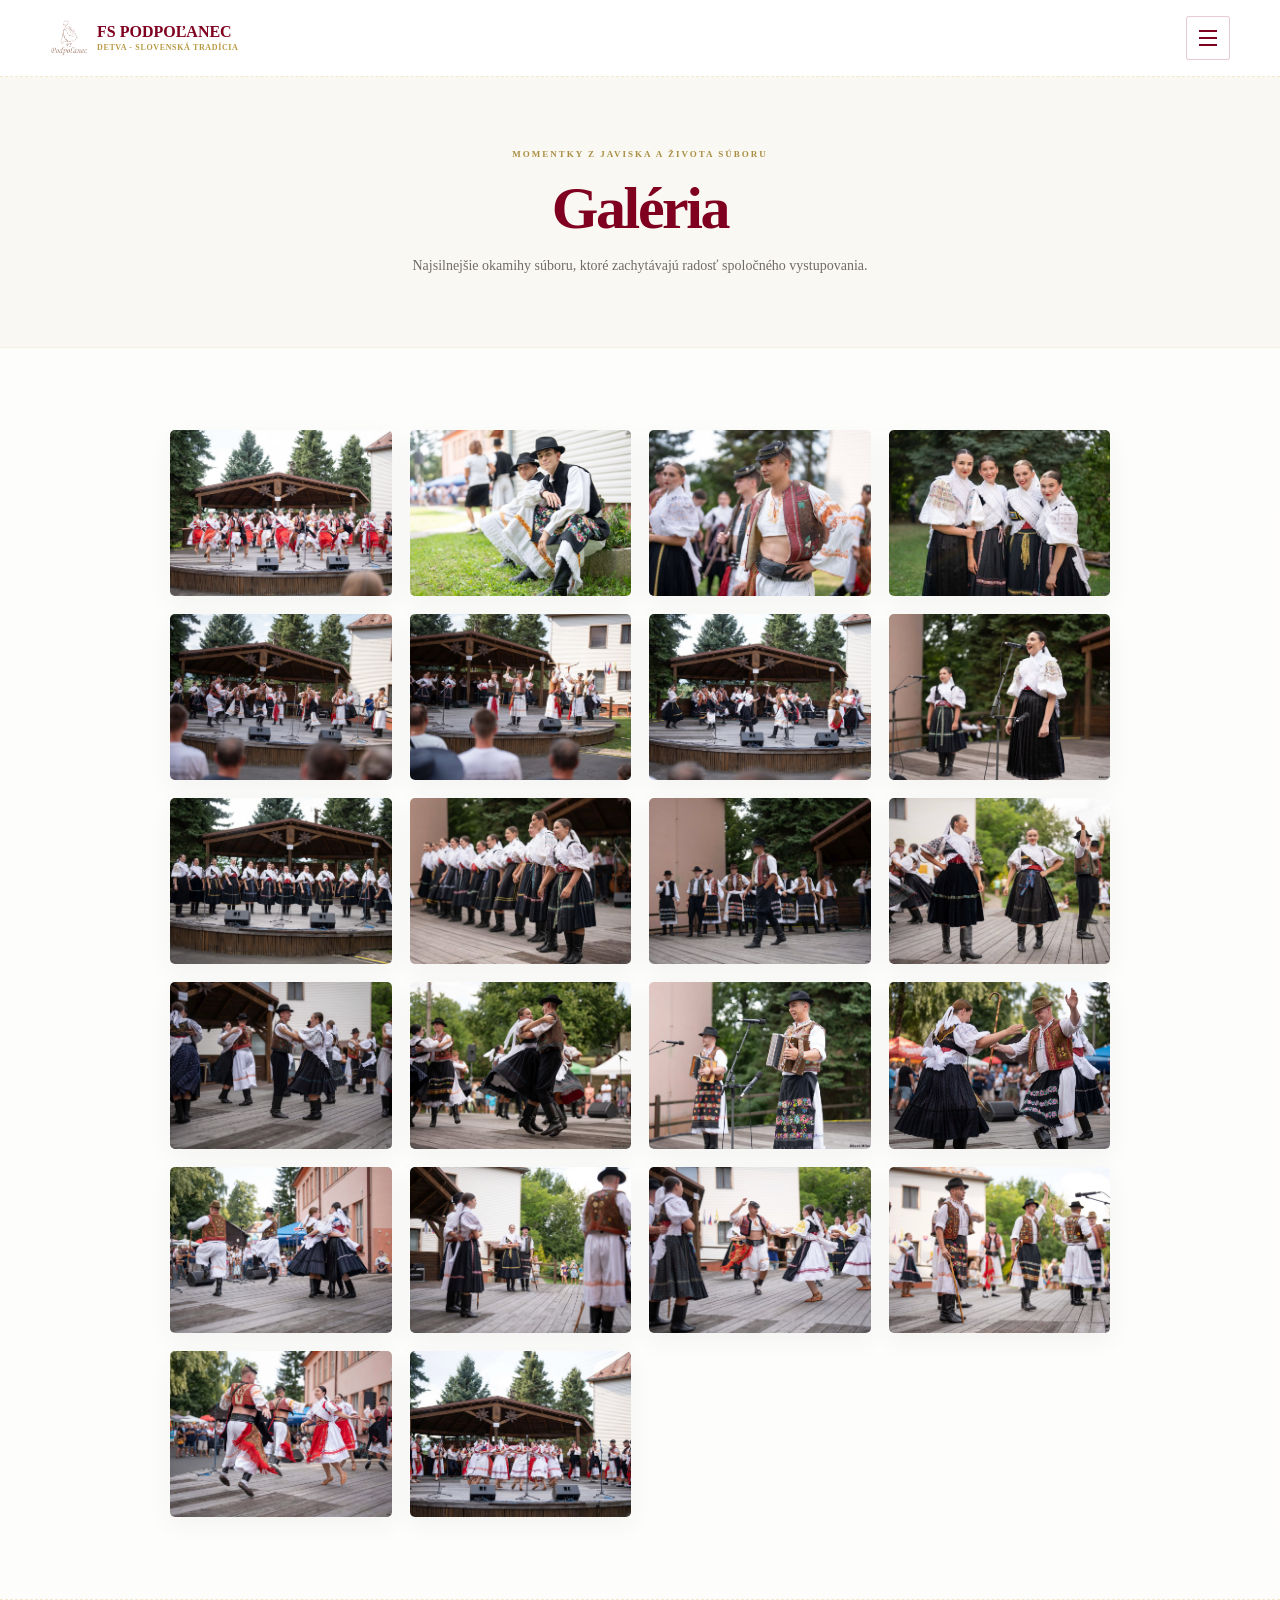
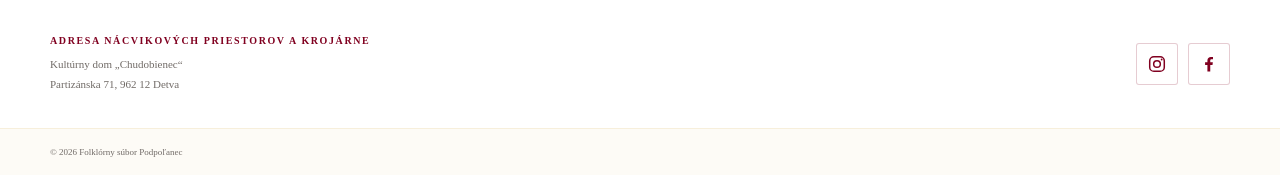
==== commit 4914be4b: "dufam že dokončená stránka" ====
--- a/galeria.html
+++ b/galeria.html
@@ -56,6 +56,22 @@
         </dialog>
       </div></section>
     </main>
-    <footer class="site-footer"><div class="container footer-inner"><div class="footer-about"><a class="brand" href="index.html"><span class="brand-copy"><span class="brand-name">FS PODPOĽANEC</span><span class="brand-tagline">DETVA - SLOVENSKÁ TRADÍCIA</span></span></a><p>Folklórny súbor Podpoľanec zachováva podpoľanskú tradíciu.</p></div><div><h2 class="footer-heading">Kontakt</h2><div class="footer-links"><a href="kontakty.html">Kontakty</a><a href="pridaj-sa-k-nam.html">Pridaj sa k nám</a></div></div><div><h2 class="footer-heading">Dôležité odkazy</h2><div class="footer-links"><a href="nase-sluzby.html">Naše služby</a><a href="vystupenia.html">Vystúpenia</a></div></div></div><div class="footer-bottom"><div class="container footer-bottom-inner"><span>© 2026 Folklórny súbor Podpoľanec</span><span>Všetky práva vyhradené</span></div></div></footer>
+    <footer class="site-footer">
+      <div class="container footer-inner">
+        <div class="footer-address">
+          <h2 class="footer-heading">Adresa nácvikových priestorov a krojárne</h2>
+          <address><span>Kultúrny dom „Chudobienec“</span><span>Partizánska 71, 962 12 Detva</span></address>
+        </div>
+        <div class="footer-socials" role="group" aria-label="Sociálne siete">
+          <a class="footer-social-link" href="https://www.instagram.com/fspodpolanec/" target="_blank" rel="noopener noreferrer" aria-label="Instagram (otvorí sa na novej karte)">
+            <svg viewBox="0 0 24 24" aria-hidden="true" focusable="false"><rect x="3.25" y="3.25" width="17.5" height="17.5" rx="5" fill="none" stroke="currentColor" stroke-width="1.8"></rect><circle cx="12" cy="12" r="4" fill="none" stroke="currentColor" stroke-width="1.8"></circle><circle cx="17.6" cy="6.6" r="1.1" fill="currentColor"></circle></svg>
+          </a>
+          <a class="footer-social-link" href="https://www.facebook.com/p/FS-Podpoľanec-100071217486162/?locale=sk_SK" target="_blank" rel="noopener noreferrer" aria-label="Facebook (otvorí sa na novej karte)">
+            <svg viewBox="0 0 24 24" aria-hidden="true" focusable="false"><path fill="currentColor" d="M13.5 21v-7.9h2.7l.4-3.1h-3.1V8c0-.9.3-1.6 1.6-1.6h1.7V3.6c-.3 0-1.3-.1-2.5-.1-2.5 0-4.2 1.5-4.2 4.3V10H7.3v3.1h2.8V21h3.4z"></path></svg>
+          </a>
+        </div>
+      </div>
+      <div class="footer-bottom"><div class="container footer-bottom-inner"><span>© 2026 Folklórny súbor Podpoľanec</span></div></div>
+    </footer>
   </body>
 </html>
--- a/styles.css
+++ b/styles.css
@@ -54,6 +54,7 @@
 }
 
 .header-inner {
+  position: relative;
   display: flex;
   width: min(calc(100% - 48px), var(--content));
   min-height: 76px;
@@ -107,29 +108,42 @@
 }
 
 .primary-navigation {
-  display: flex;
-  height: 76px;
-  align-items: center;
-  justify-content: flex-end;
-  gap: clamp(12px, 1.6vw, 24px);
+  position: absolute;
+  top: 100%;
+  right: 0;
+  display: none;
+  width: min(320px, calc(100vw - 32px));
+  align-items: stretch;
+  flex-direction: column;
+  gap: 0;
+  padding: 8px 16px 16px;
+  border: 1px solid var(--line);
+  background: var(--white);
+  box-shadow: 0 12px 18px rgba(56, 51, 51, 0.08);
+}
+
+.primary-navigation.is-open {
+  display: flex;
 }
 
 .nav-link {
   position: relative;
   display: inline-flex;
-  min-height: 44px;
-  align-items: center;
-  color: var(--muted);
-  font-size: 12px;
+  min-height: 46px;
+  align-items: center;
+  border-bottom: 1px solid rgba(214, 184, 94, 0.18);
+  color: var(--muted);
+  font-size: 14px;
   text-decoration: none;
   white-space: nowrap;
 }
 
 .nav-link::after {
   position: absolute;
-  right: 0;
-  bottom: 7px;
+  right: auto;
+  bottom: 5px;
   left: 0;
+  width: 32px;
   height: 2px;
   background: var(--burgundy);
   content: "";
@@ -150,12 +164,29 @@
 }
 
 .menu-toggle {
-  display: none;
+  display: flex;
+  width: 44px;
+  height: 44px;
+  flex-direction: column;
+  align-items: center;
+  justify-content: center;
+  gap: 5px;
+  border: 1px solid rgba(128, 0, 32, 0.2);
+  border-radius: 3px;
+  background: var(--white);
+  cursor: pointer;
+}
+
+.menu-toggle span {
+  width: 18px;
+  height: 2px;
+  background: var(--burgundy);
 }
 
 .brand:focus-visible,
 .menu-toggle:focus-visible,
 .nav-link:focus-visible,
+.footer-social-link:focus-visible,
 .button:focus-visible,
 .card-link:focus-visible,
 input:focus-visible,
@@ -980,12 +1011,62 @@
 }
 
 .footer-inner {
-  display: grid;
-  min-height: 210px;
-  grid-template-columns: 1.4fr 1fr 1fr;
-  align-items: start;
-  gap: 55px;
-  padding: 42px 0 32px;
+  display: flex;
+  min-height: 128px;
+  align-items: center;
+  justify-content: space-between;
+  gap: 32px;
+  padding: 26px 0;
+}
+
+.footer-address {
+  min-width: 0;
+}
+
+.footer-address .footer-heading {
+  margin-bottom: 8px;
+  line-height: 1.4;
+}
+
+.footer-address address {
+  display: flex;
+  flex-direction: column;
+  gap: 2px;
+  color: var(--muted);
+  font-size: 11px;
+  font-style: normal;
+}
+
+.footer-socials {
+  display: flex;
+  flex: 0 0 auto;
+  align-items: center;
+  gap: 10px;
+}
+
+.footer-social-link {
+  display: inline-grid;
+  width: 42px;
+  height: 42px;
+  flex: 0 0 42px;
+  place-items: center;
+  border: 1px solid rgba(128, 0, 32, 0.2);
+  border-radius: 3px;
+  background: var(--white);
+  color: var(--burgundy);
+  text-decoration: none;
+  transition: background-color 160ms ease, color 160ms ease;
+}
+
+.footer-social-link:hover {
+  background: var(--burgundy);
+  color: var(--white);
+}
+
+.footer-social-link svg {
+  display: block;
+  width: 20px;
+  height: 20px;
 }
 
 .footer-about p {
@@ -1047,14 +1128,6 @@
 @media (max-width: 980px) {
   .header-inner {
     width: min(calc(100% - 32px), var(--content));
-  }
-
-  .primary-navigation {
-    gap: 10px;
-  }
-
-  .nav-link {
-    font-size: 11px;
   }
 
   .card-grid,
@@ -1097,58 +1170,6 @@
     font-size: 7px;
   }
 
-  .menu-toggle {
-    display: flex;
-    width: 44px;
-    height: 44px;
-    flex-direction: column;
-    align-items: center;
-    justify-content: center;
-    gap: 5px;
-    border: 1px solid rgba(128, 0, 32, 0.2);
-    border-radius: 3px;
-    background: var(--white);
-    cursor: pointer;
-  }
-
-  .menu-toggle span {
-    width: 18px;
-    height: 2px;
-    background: var(--burgundy);
-  }
-
-  .primary-navigation {
-    position: absolute;
-    top: 100%;
-    right: 0;
-    left: 0;
-    display: none;
-    height: auto;
-    align-items: stretch;
-    flex-direction: column;
-    gap: 0;
-    padding: 8px 16px 16px;
-    border-bottom: 1px solid var(--line);
-    background: var(--white);
-    box-shadow: 0 12px 18px rgba(56, 51, 51, 0.08);
-  }
-
-  .primary-navigation.is-open {
-    display: flex;
-  }
-
-  .nav-link {
-    min-height: 46px;
-    border-bottom: 1px solid rgba(214, 184, 94, 0.18);
-    font-size: 14px;
-  }
-
-  .nav-link::after {
-    right: auto;
-    bottom: 5px;
-    width: 32px;
-  }
-
   .container,
   .narrow-container,
   .ensembles-inner,
@@ -1217,7 +1238,6 @@
   .gallery-grid,
   .performance-grid,
   .contact-grid,
-  .footer-inner,
   .news-inner,
   .contact-values,
   .join-page-grid {
@@ -1326,7 +1346,22 @@
   }
 
   .footer-inner {
-    gap: 28px;
+    gap: 14px;
+  }
+
+  .footer-address .footer-heading {
+    font-size: 9px;
+    letter-spacing: 0.1em;
+  }
+
+  .footer-socials {
+    gap: 8px;
+  }
+
+  .footer-social-link {
+    width: 38px;
+    height: 38px;
+    flex-basis: 38px;
   }
 
   .footer-bottom-inner {
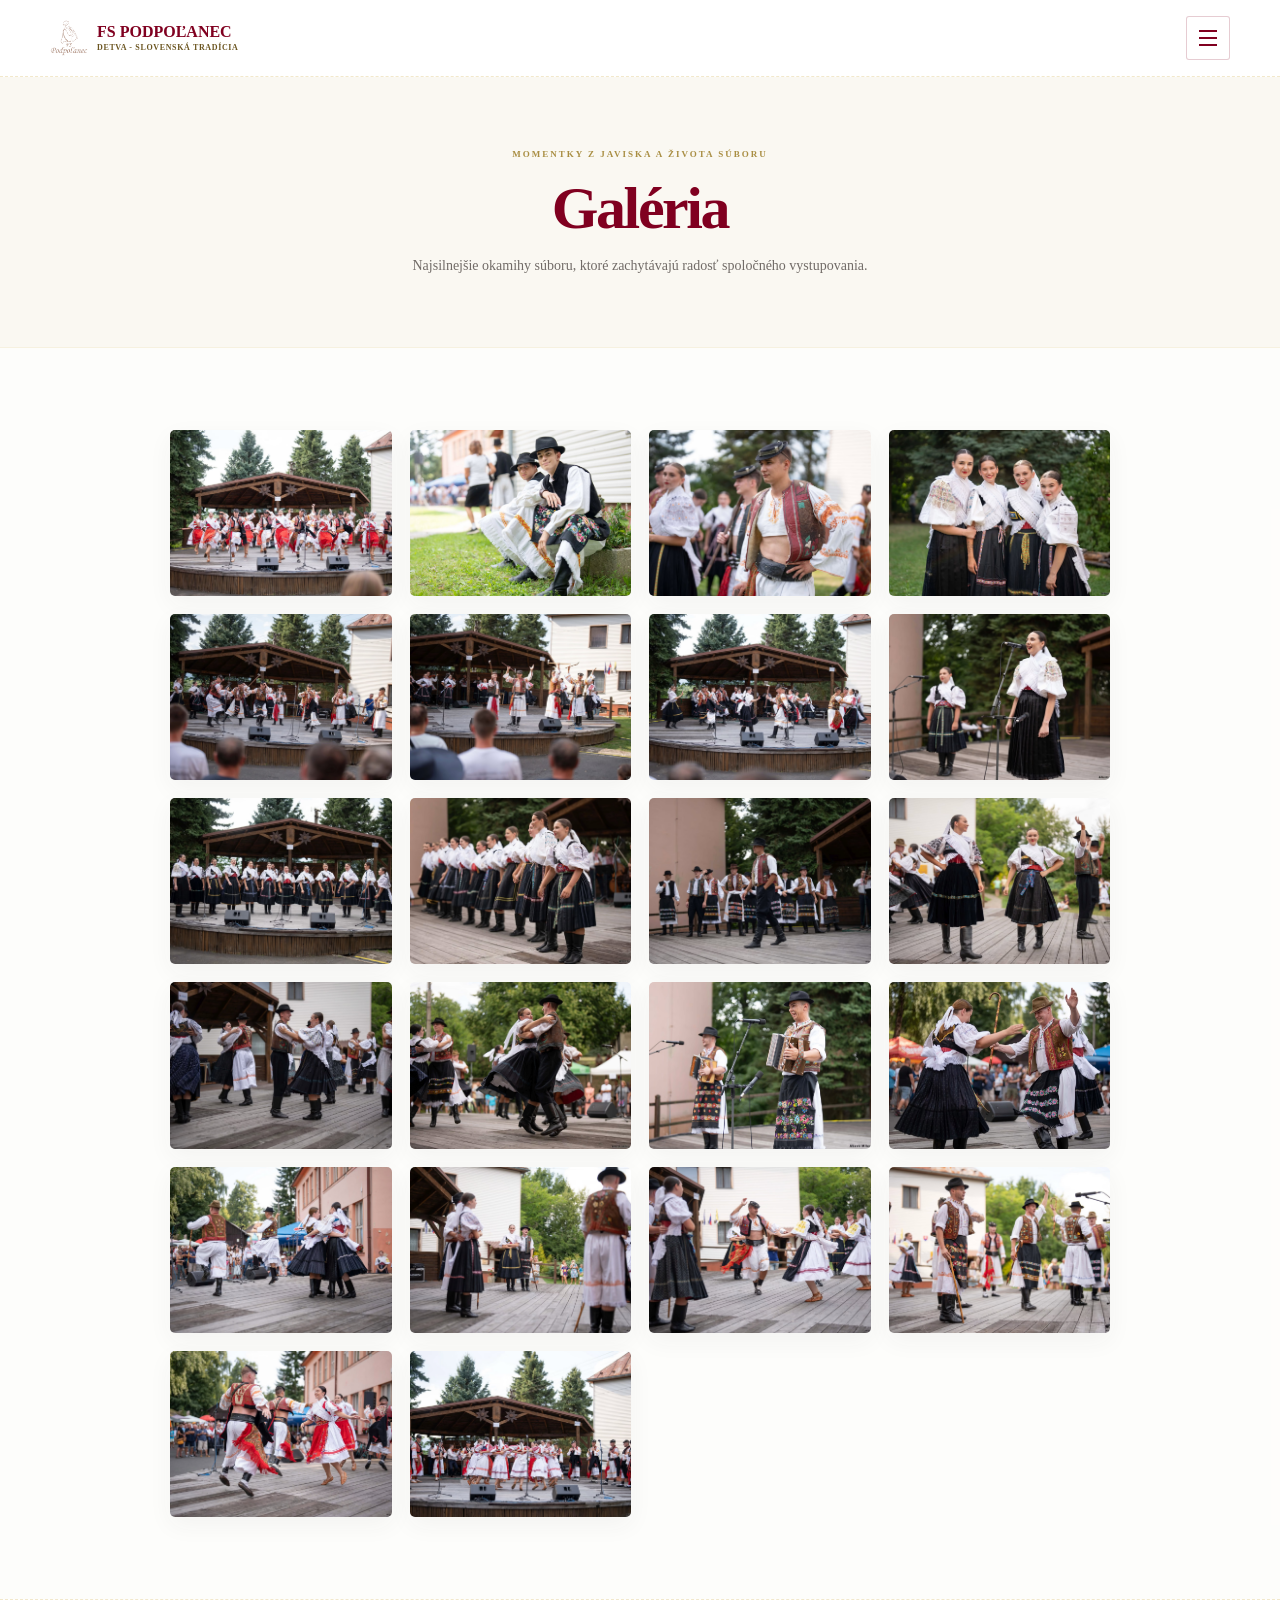
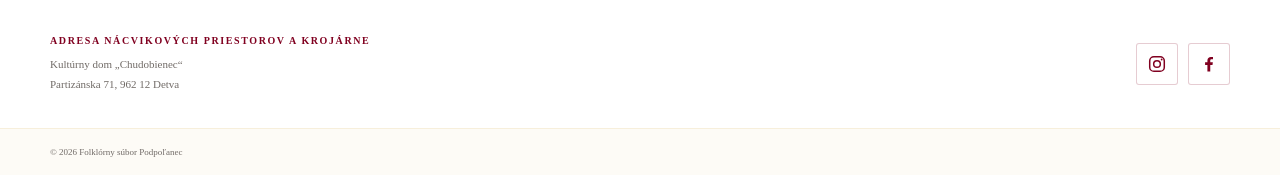
==== commit f5dc81b1: "HOTOVO" ====
--- a/galeria.html
+++ b/galeria.html
@@ -2,14 +2,14 @@
 <html lang="sk">
   <head>
     <meta charset="utf-8"><meta name="viewport" content="width=device-width, initial-scale=1">
-    <title>Galéria | FS Podpoľanec</title>
+    <title>Galéria | FS Podpoľanec</title><link rel="icon" type="image/png" href="assets/podpolanec_favicon_kruh.png">
     <link rel="stylesheet" href="styles.css"><script src="script.js" defer></script>
   </head>
   <body>
     <header class="site-header">
       <div class="header-inner">
         <a class="brand" href="index.html" aria-label="Folklórny súbor Podpoľanec, domov">
-          <img class="brand-logo" src="assets/logo_podpolanec_nalepka.png?v=6" alt="FS Podpoľanec" width="38" height="38" style="display:block;width:38px!important;height:38px!important;max-width:38px!important;max-height:38px!important;object-fit:contain;border:0;border-radius:0;">
+          <img class="brand-logo" src="assets/logo_podpolanec_nalepka.png?v=6" alt="" width="38" height="38" style="display:block;width:38px!important;height:38px!important;max-width:38px!important;max-height:38px!important;object-fit:contain;border:0;border-radius:0;">
           <span class="brand-copy"><span class="brand-name">FS PODPOĽANEC</span><span class="brand-tagline">DETVA - SLOVENSKÁ TRADÍCIA</span></span>
         </a>
         <button class="menu-toggle" type="button" aria-label="Otvoriť navigáciu" aria-expanded="false" aria-controls="primary-navigation"><span></span><span></span><span></span></button>
@@ -27,28 +27,28 @@
       <section class="page-hero"><div class="narrow-container page-hero-inner" style="grid-template-columns:1fr;text-align:center"><div><p class="page-kicker">Momentky z javiska a života súboru</p><h1 class="page-title" style="font-size:60px">Galéria</h1><p class="page-intro" style="margin:16px auto 0">Najsilnejšie okamihy súboru, ktoré zachytávajú radosť spoločného vystupovania.</p></div></div></section>
       <section class="section section-white"><div class="narrow-container">
         <div class="gallery-grid">
-          <figure class="gallery-card"><button class="gallery-open" type="button" aria-label="Zväčšiť fotografiu 1"><img src="assets/1.jpg" alt="Fotografia folklórneho súboru 1"></button></figure>
-          <figure class="gallery-card"><button class="gallery-open" type="button" aria-label="Zväčšiť fotografiu 2"><img src="assets/2.jpg" alt="Fotografia folklórneho súboru 2"></button></figure>
-          <figure class="gallery-card"><button class="gallery-open" type="button" aria-label="Zväčšiť fotografiu 3"><img src="assets/3.jpg" alt="Fotografia folklórneho súboru 3"></button></figure>
-          <figure class="gallery-card"><button class="gallery-open" type="button" aria-label="Zväčšiť fotografiu 4"><img src="assets/4.jpg" alt="Fotografia folklórneho súboru 4"></button></figure>
-          <figure class="gallery-card"><button class="gallery-open" type="button" aria-label="Zväčšiť fotografiu 5"><img src="assets/5.jpg" alt="Fotografia folklórneho súboru 5"></button></figure>
-          <figure class="gallery-card"><button class="gallery-open" type="button" aria-label="Zväčšiť fotografiu 6"><img src="assets/6.jpg" alt="Fotografia folklórneho súboru 6"></button></figure>
-          <figure class="gallery-card"><button class="gallery-open" type="button" aria-label="Zväčšiť fotografiu 7"><img src="assets/7.jpg" alt="Fotografia folklórneho súboru 7"></button></figure>
-          <figure class="gallery-card"><button class="gallery-open" type="button" aria-label="Zväčšiť fotografiu 8"><img src="assets/8.jpg" alt="Fotografia folklórneho súboru 8"></button></figure>
-          <figure class="gallery-card"><button class="gallery-open" type="button" aria-label="Zväčšiť fotografiu 9"><img src="assets/9.jpg" alt="Fotografia folklórneho súboru 9"></button></figure>
-          <figure class="gallery-card"><button class="gallery-open" type="button" aria-label="Zväčšiť fotografiu 10"><img src="assets/10.jpg" alt="Fotografia folklórneho súboru 10"></button></figure>
-          <figure class="gallery-card"><button class="gallery-open" type="button" aria-label="Zväčšiť fotografiu 11"><img src="assets/11.jpg" alt="Fotografia folklórneho súboru 11"></button></figure>
-          <figure class="gallery-card"><button class="gallery-open" type="button" aria-label="Zväčšiť fotografiu 12"><img src="assets/12.jpg" alt="Fotografia folklórneho súboru 12"></button></figure>
-          <figure class="gallery-card"><button class="gallery-open" type="button" aria-label="Zväčšiť fotografiu 13"><img src="assets/13.jpg" alt="Fotografia folklórneho súboru 13"></button></figure>
-          <figure class="gallery-card"><button class="gallery-open" type="button" aria-label="Zväčšiť fotografiu 14"><img src="assets/14.jpg" alt="Fotografia folklórneho súboru 14"></button></figure>
-          <figure class="gallery-card"><button class="gallery-open" type="button" aria-label="Zväčšiť fotografiu 15"><img src="assets/15.jpg" alt="Fotografia folklórneho súboru 15"></button></figure>
-          <figure class="gallery-card"><button class="gallery-open" type="button" aria-label="Zväčšiť fotografiu 16"><img src="assets/16..jpg" alt="Fotografia folklórneho súboru 16"></button></figure>
-          <figure class="gallery-card"><button class="gallery-open" type="button" aria-label="Zväčšiť fotografiu 17"><img src="assets/17.jpg" alt="Fotografia folklórneho súboru 17"></button></figure>
-          <figure class="gallery-card"><button class="gallery-open" type="button" aria-label="Zväčšiť fotografiu 18"><img src="assets/18.jpg" alt="Fotografia folklórneho súboru 18"></button></figure>
-          <figure class="gallery-card"><button class="gallery-open" type="button" aria-label="Zväčšiť fotografiu 19"><img src="assets/19.jpg" alt="Fotografia folklórneho súboru 19"></button></figure>
-          <figure class="gallery-card"><button class="gallery-open" type="button" aria-label="Zväčšiť fotografiu 20"><img src="assets/20.jpg" alt="Fotografia folklórneho súboru 20"></button></figure>
-          <figure class="gallery-card"><button class="gallery-open" type="button" aria-label="Zväčšiť fotografiu 21"><img src="assets/21..jpg" alt="Fotografia folklórneho súboru 21"></button></figure>
-          <figure class="gallery-card"><button class="gallery-open" type="button" aria-label="Zväčšiť fotografiu 22"><img src="assets/22.jpg" alt="Fotografia folklórneho súboru 22"></button></figure>
+          <figure class="gallery-card"><button class="gallery-open" type="button" aria-label="Zväčšiť fotografiu: Tanečníci folklórneho súboru v krojoch počas spoločného vystúpenia na javisku"><img src="assets/1.jpg" alt="Tanečníci folklórneho súboru v krojoch počas spoločného vystúpenia na javisku"></button></figure>
+          <figure class="gallery-card"><button class="gallery-open" type="button" aria-label="Zväčšiť fotografiu: Tanečník v čiernom klobúku oddychuje v kroji pred vystúpením"><img src="assets/2.jpg" alt="Tanečník v čiernom klobúku oddychuje v kroji pred vystúpením"></button></figure>
+          <figure class="gallery-card"><button class="gallery-open" type="button" aria-label="Zväčšiť fotografiu: Portrét tanečníka v klobúku a vyšívanej košeli"><img src="assets/3.jpg" alt="Portrét tanečníka v klobúku a vyšívanej košeli"></button></figure>
+          <figure class="gallery-card"><button class="gallery-open" type="button" aria-label="Zväčšiť fotografiu: Štyri tanečnice v bielych blúzkach a čiernych sukniach"><img src="assets/4.jpg" alt="Štyri tanečnice v bielych blúzkach a čiernych sukniach"></button></figure>
+          <figure class="gallery-card"><button class="gallery-open" type="button" aria-label="Zväčšiť fotografiu: Tanečníci súboru vystupujú na vonkajšom javisku"><img src="assets/5.jpg" alt="Tanečníci súboru vystupujú na vonkajšom javisku"></button></figure>
+          <figure class="gallery-card"><button class="gallery-open" type="button" aria-label="Zväčšiť fotografiu: Folklórny súbor tancuje na javisku pred divákmi"><img src="assets/6.jpg" alt="Folklórny súbor tancuje na javisku pred divákmi"></button></figure>
+          <figure class="gallery-card"><button class="gallery-open" type="button" aria-label="Zväčšiť fotografiu: Tanečníci v krojoch predvádzajú ľudový tanec v pároch"><img src="assets/7.jpg" alt="Tanečníci v krojoch predvádzajú ľudový tanec v pároch"></button></figure>
+          <figure class="gallery-card"><button class="gallery-open" type="button" aria-label="Zväčšiť fotografiu: Skupina tanečníc v čiernych sukniach vystupuje na javisku"><img src="assets/8.jpg" alt="Skupina tanečníc v čiernych sukniach vystupuje na javisku"></button></figure>
+          <figure class="gallery-card"><button class="gallery-open" type="button" aria-label="Zväčšiť fotografiu: Speváčka v kroji spieva do mikrofónu na javisku"><img src="assets/9.jpg" alt="Speváčka v kroji spieva do mikrofónu na javisku"></button></figure>
+          <figure class="gallery-card"><button class="gallery-open" type="button" aria-label="Zväčšiť fotografiu: Skupina tanečníc v krojoch vystupuje na osvetlenom javisku"><img src="assets/10.jpg" alt="Skupina tanečníc v krojoch vystupuje na osvetlenom javisku"></button></figure>
+          <figure class="gallery-card"><button class="gallery-open" type="button" aria-label="Zväčšiť fotografiu: Tanečnice v čiernych sukniach a bielych blúzkach tancujú v rade"><img src="assets/11.jpg" alt="Tanečnice v čiernych sukniach a bielych blúzkach tancujú v rade"></button></figure>
+          <figure class="gallery-card"><button class="gallery-open" type="button" aria-label="Zväčšiť fotografiu: Dve tanečnice v krojoch vystupujú na javisku"><img src="assets/12.jpg" alt="Dve tanečnice v krojoch vystupujú na javisku"></button></figure>
+          <figure class="gallery-card"><button class="gallery-open" type="button" aria-label="Zväčšiť fotografiu: Tanečný pár v krojoch počas vystúpenia"><img src="assets/13.jpg" alt="Tanečný pár v krojoch počas vystúpenia"></button></figure>
+          <figure class="gallery-card"><button class="gallery-open" type="button" aria-label="Zväčšiť fotografiu: Tanečník v klobúku vystupuje pred ďalšími členmi súboru"><img src="assets/14.jpg" alt="Tanečník v klobúku vystupuje pred ďalšími členmi súboru"></button></figure>
+          <figure class="gallery-card"><button class="gallery-open" type="button" aria-label="Zväčšiť fotografiu: Folklórny súbor predvádza skupinový tanec na javisku"><img src="assets/15.jpg" alt="Folklórny súbor predvádza skupinový tanec na javisku"></button></figure>
+          <figure class="gallery-card"><button class="gallery-open" type="button" aria-label="Zväčšiť fotografiu: Tanečnice v bielych a červených krojoch počas skupinového tanca"><img src="assets/16..jpg" alt="Tanečnice v bielych a červených krojoch počas skupinového tanca"></button></figure>
+          <figure class="gallery-card"><button class="gallery-open" type="button" aria-label="Zväčšiť fotografiu: Tanečný pár v krojoch tancuje na vonkajšom javisku"><img src="assets/17.jpg" alt="Tanečný pár v krojoch tancuje na vonkajšom javisku"></button></figure>
+          <figure class="gallery-card"><button class="gallery-open" type="button" aria-label="Zväčšiť fotografiu: Tanečný pár v krojoch s pastierskou palicou počas ľudového tanca"><img src="assets/18.jpg" alt="Tanečný pár v krojoch s pastierskou palicou počas ľudového tanca"></button></figure>
+          <figure class="gallery-card"><button class="gallery-open" type="button" aria-label="Zväčšiť fotografiu: Tanečnice v krojoch stoja v rade na javisku"><img src="assets/19.jpg" alt="Tanečnice v krojoch stoja v rade na javisku"></button></figure>
+          <figure class="gallery-card"><button class="gallery-open" type="button" aria-label="Zväčšiť fotografiu: Tanečníci v krojoch predvádzajú spoločný tanec v kruhu"><img src="assets/20.jpg" alt="Tanečníci v krojoch predvádzajú spoločný tanec v kruhu"></button></figure>
+          <figure class="gallery-card"><button class="gallery-open" type="button" aria-label="Zväčšiť fotografiu: Tanečný pár v krojoch tancuje v popredí javiska"><img src="assets/21..jpg" alt="Tanečný pár v krojoch tancuje v popredí javiska"></button></figure>
+          <figure class="gallery-card"><button class="gallery-open" type="button" aria-label="Zväčšiť fotografiu: Pohľad zozadu na tanečníkov v krojoch vystupujúcich na javisku"><img src="assets/22.jpg" alt="Pohľad zozadu na tanečníkov v krojoch vystupujúcich na javisku"></button></figure>
         </div>
         <dialog class="gallery-lightbox" data-gallery-lightbox aria-label="Zväčšená fotografia">
           <button class="gallery-lightbox-close" type="button" data-lightbox-close aria-label="Zavrieť fotografiu">×</button>
--- a/styles.css
+++ b/styles.css
@@ -100,7 +100,7 @@
 }
 
 .brand-tagline {
-  color: #b89a43;
+  color: #6b5520;
   font-size: 8px;
   font-weight: 700;
   letter-spacing: 0.08em;
@@ -183,16 +183,8 @@
   background: var(--burgundy);
 }
 
-.brand:focus-visible,
-.menu-toggle:focus-visible,
-.nav-link:focus-visible,
-.footer-social-link:focus-visible,
-.button:focus-visible,
-.card-link:focus-visible,
-input:focus-visible,
-select:focus-visible,
-textarea:focus-visible {
-  outline: 2px solid var(--gold);
+:focus-visible {
+  outline: 3px solid var(--burgundy);
   outline-offset: 3px;
 }
 
@@ -820,12 +812,6 @@
   cursor: pointer;
 }
 
-.gallery-open:focus-visible,
-.gallery-lightbox-close:focus-visible {
-  outline: 2px solid var(--gold);
-  outline-offset: 3px;
-}
-
 .performance-grid {
   grid-template-columns: repeat(3, minmax(0, 1fr));
 }
@@ -905,8 +891,27 @@
   align-items: start;
 }
 
+.join-copy .page-title {
+  font-size: 62px;
+}
+
+.join-copy .page-intro {
+  margin-top: 24px;
+}
+
+.join-subtitle {
+  margin: 32px 0 8px;
+  color: var(--burgundy);
+  font-size: 26px;
+}
+
+.join-form-column {
+  display: grid;
+  gap: 16px;
+}
+
 .join-benefits {
-  margin: 28px 0 0;
+  margin: 18px 0 0;
   padding: 0;
   list-style: none;
 }
@@ -925,6 +930,16 @@
   color: var(--burgundy);
   content: "✓";
   font-weight: 700;
+}
+
+.join-motivational {
+  margin: 24px 0 22px;
+  border-top: 1px solid rgba(214, 184, 94, 0.38);
+  padding-top: 14px;
+  color: var(--burgundy);
+  font-size: 12px;
+  font-style: italic;
+  line-height: 1.5;
 }
 
 .form-card {
@@ -981,7 +996,6 @@
   background: var(--white);
   color: var(--text);
   padding: 12px 13px;
-  outline: none;
 }
 
 .field textarea {
@@ -1003,6 +1017,73 @@
 .form-actions small {
   color: var(--muted);
   font-size: 9px;
+}
+
+.form-status {
+  margin: 0;
+  color: var(--burgundy);
+  font-size: 12px;
+}
+
+.form-status:empty {
+  display: none;
+}
+
+.form-status[data-state="pending"] {
+  color: var(--muted);
+}
+
+.form-status[data-state="success"],
+.form-status[data-state="error"] {
+  margin: 0;
+  padding: 18px 20px;
+  border: 1px solid #8e1623;
+  border-radius: 6px;
+  background: #b42332;
+  box-shadow: var(--shadow);
+  color: var(--white);
+  font-size: 15px;
+  font-weight: 700;
+  text-align: center;
+}
+
+.form-actions button:disabled {
+  cursor: wait;
+  opacity: 0.65;
+}
+
+.form-confirmation {
+  width: min(92vw, 460px);
+  max-width: none;
+  padding: 32px;
+  border: 1px solid var(--gold);
+  border-radius: 4px;
+  background: var(--burgundy);
+  box-shadow: 0 20px 60px rgba(0, 0, 0, 0.35);
+  color: var(--white);
+  text-align: center;
+}
+
+.form-confirmation::backdrop {
+  background: rgba(15, 13, 12, 0.78);
+}
+
+.form-confirmation p {
+  margin: 0 0 24px;
+  color: inherit;
+  font-size: 16px;
+}
+
+.form-confirmation-close {
+  border-color: var(--white);
+  background: var(--white);
+  color: var(--burgundy);
+  cursor: pointer;
+}
+
+.form-confirmation-close:hover {
+  background: var(--cream);
+  transform: translateY(-1px);
 }
 
 .site-footer {
@@ -1327,6 +1408,10 @@
     gap: 36px;
   }
 
+  .join-copy .page-title {
+    font-size: clamp(38px, 11vw, 48px);
+  }
+
   .form-card {
     padding: 24px 18px;
   }
